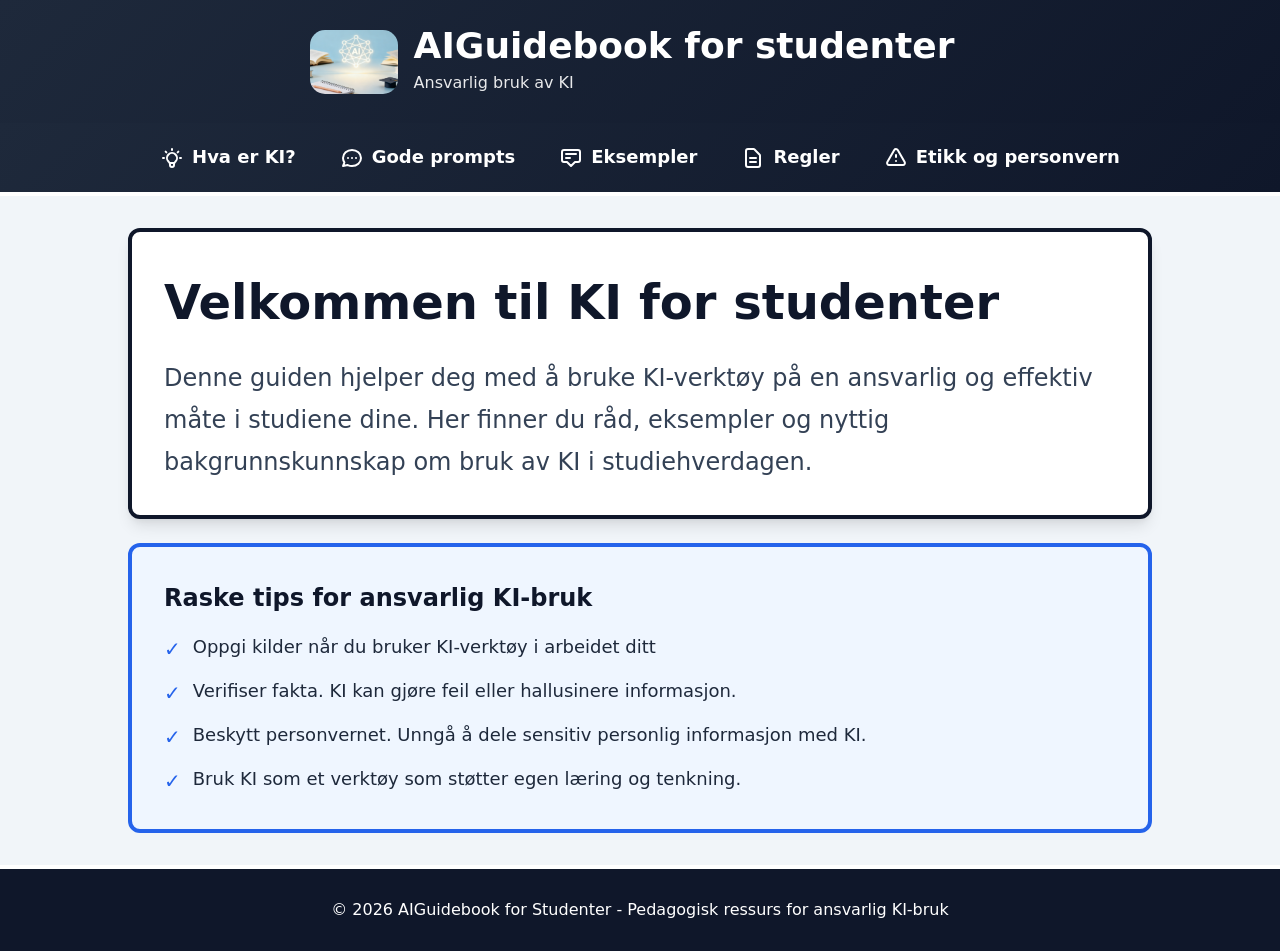
==== index.html @ 9a787d2f "språkvask, Ai til KI. Mykere, støttende formuleringer" ====
<!DOCTYPE html>
<html>
<head>
  <meta charset="UTF-8">
  <meta name="viewport" content="width=device-width, initial-scale=1.0">
  <title>Hva er KI - Guide for studenter</title>
  <link rel="stylesheet" href="styles.css">
</head>
<body>
  <header class="header">
    <div class="container">
      <div class="header-content">
        <a href="index.html" class="logo">
          <img class="logo-icon" src="images/ai-header.png" alt="logobilde">
          <div>
            <h1 class="logo-title" >AIGuidebook for studenter</h1>
            <p class="logo-subtitle">Ansvarlig bruk av KI</p>
          </div>
        </a>

        <div class="header-controls">
          <button id="hamburgerBtn" class="hamburger-btn" aria-label="Toggle menu">
            <svg class="hamburger-icon" fill="none" stroke="currentColor" viewBox="0 0 24 24" aria-hidden="true">
              <path stroke-linecap="round" stroke-linejoin="round" stroke-width="2" d="M4 6h16M4 12h16M4 18h16"></path>              
            </svg>
          </button>
        </div>
      </div>
    </div>
  </header>

  <nav class="nav" aria-label="Main navigation">
    <div class="container">
      <div class="nav-links">
        <a href="Pages/what-is-ai.html" class="nav-link">
          <svg class="nav-icon" fill="none" stroke="currentColor" viewBox="0 0 24 24" aria-hidden="true">
            <path stroke-linecap="round" stroke-linejoin="round" stroke-width="2" d="M9.663 17h4.673M12 3v1m6.364 1.636l-.707.707M21 12h-1M4 12H3m3.343-5.657l-.707-.707m2.828 9.9a5 5 0 117.072 0l-.548.547A3.374 3.374 0 0014 18.469V19a2 2 0 11-4 0v-.531c0-.895-.356-1.754-.988-2.386l-.548-.547z"></path>
          </svg>
          <span>Hva er KI?</span>
        </a>
        <a href="Pages/prompts.html" class="nav-link">
          <svg class="nav-icon" fill="none" stroke="currentColor" viewBox="0 0 24 24" aria-hidden="true">
            <path stroke-linecap="round" stroke-linejoin="round" stroke-width="2" d="M8 12h.01M12 12h.01M16 12h.01M21 12c0 4.418-4.03 8-9 8a9.863 9.863 0 01-4.255-.949L3 20l1.395-3.72C3.512 15.042 3 13.574 3 12c0-4.418 4.03-8 9-8s9 3.582 9 8z"></path>
          </svg>
          <span>Gode prompts</span>
        </a> 
        <a href="Pages/examples.html" class="nav-link">
          <svg class="nav-icon" fill="none" stroke="currentColor" viewBox="0 0 24 24" aria-hidden="true">
            <path stroke-linecap="round" stroke-linejoin="round" stroke-width="2" d="M7 8h10M7 12h4m1 8l-4-4H5a2 2 0 01-2-2V6a2 2 0 012-2h14a2 2 0 012 2v8a2 2 0 01-2 2h-3l-4 4z"></path>
          </svg>
          <span>Eksempler</span>
        </a>  
        <a href="Pages/rules.html" class="nav-link">
          <svg class="nav-icon" fill="none" stroke="currentColor" viewBox="0 0 24 24" aria-hidden="true">
            <path stroke-linecap="round" stroke-linejoin="round" stroke-width="2" d="M9 12h6m-6 4h6m2 5H7a2 2 0 01-2-2V5a2 2 0 012-2h5.586a1 1 0 01.707.293l5.414 5.414a1 1 0 01.293.707V19a2 2 0 01-2 2z"></path>
          </svg>
          <span>Regler</span>
        </a>
        <a href="Pages/ethics.html" class="nav-link">
          <svg class="nav-icon" fill="none" stroke="currentColor" viewBox="0 0 24 24" aria-hidden="true">
            <path stroke-linecap="round" stroke-linejoin="round" stroke-width="2" d="M12 9v2m0 4h.01m-6.938 4h13.856c1.54 0 2.502-1.667 1.732-3L13.732 4c-.77-1.333-2.694-1.333-3.464 0L3.34 16c-.77 1.333.192 3 1.732 3z"></path>
          </svg>
          <span>Etikk og personvern</span>
        </a>
      </div>
    </div>
  </nav>

  <!-- Main Content -->
  <main class="main">
    <div class="container">
      <div class="content-wrapper">
        <!-- Hero Section -->
        <div class="card hero-card">
          <h2 class="hero-title">Velkommen til KI for studenter</h2>
          <p class="hero-text">Denne guiden hjelper deg med å bruke KI-verktøy på en ansvarlig og effektiv måte i studiene dine. Her finner du råd, eksempler og nyttig bakgrunnskunnskap om bruk av KI i studiehverdagen.</p>
        </div>

    
        <!-- Quick Tips -->
        <div class="tips-card">
          <h3 class="tips-title">Raske tips for ansvarlig KI-bruk</h3>
          <ul class="tips-list">
            <li class="tip-item">
              <span class="tip-check">✓</span>
              <span>Oppgi kilder når du bruker KI-verktøy i arbeidet ditt</span>
            </li>
            <li class="tip-item">
              <span class="tip-check">✓</span>
              <span>Verifiser fakta. KI kan gjøre feil eller hallusinere informasjon.</span>
            </li>
            <li class="tip-item">
              <span class="tip-check">✓</span>
              <span>Beskytt personvernet. Unngå å dele sensitiv personlig informasjon med KI.</span>
            </li>
            <li class="tip-item">
              <span class="tip-check">✓</span>
              <span>Bruk KI som et verktøy som støtter egen læring og tenkning.</span>
            </li>
          </ul>
        </div>
      </div>
    </div>
  </main>

  <!-- Footer -->
  <footer class="footer">
    <div class="container">
      <p>© 2026 AIGuidebook for Studenter - Pedagogisk ressurs for ansvarlig KI-bruk</p>
    </div>
  </footer>

  <script src="script.js"></script>
</body>
</html>
---- styles.css ----
/* Reset and Base Styles */
* {
  margin: 0;
  padding: 0;
  box-sizing: border-box;
}

:root {
  --font-size-base: 16px;
  --color-slate-50: #f8fafc;
  --color-slate-100: #f1f5f9;
  --color-slate-200: #e2e8f0;
  --color-slate-300: #cbd5e1;
  --color-slate-700: #334155;
  --color-slate-800: #1e293b;
  --color-slate-900: #0f172a;
  --color-blue-50: #eff6ff;
  --color-blue-400: #60a5fa;
  --color-blue-500: #3b82f6;
  --color-blue-600: #2563eb;
  --color-blue-700: #1d4ed8;
  --color-green-50: #f0fdf4;
  --color-green-200: #bbf7d0;
  --color-green-500: #22c55e;
  --color-amber-50: #fffbeb;
  --color-amber-200: #fde68a;
  --color-amber-500: #f59e0b;
  --color-amber-600: #d97706;
  --color-purple-500: #a855f7;
  --color-red-50: #fef2f2;
  --color-red-200: #fecaca;
  --color-red-500: #ef4444;
  --color-red-600: #dc2626;
  --color-orange-50: #fff7ed;
  --color-orange-200: #fed7aa;
  --color-orange-500: #f97316;
  --color-orange-600: #ea580c;
}

html {
  font-size: var(--font-size-base);
}

body {
  font-family: system-ui, -apple-system, BlinkMacSystemFont, 'Segoe UI', Roboto, 'Helvetica Neue', Arial, sans-serif;
  line-height: 1.6;
  color: var(--color-slate-900);
  background-color: var(--color-slate-100);
  min-height: 100vh;
  display: flex;
  flex-direction: column;
}

/* Container */
.container {
  max-width: 1280px;
  margin: 0 auto;
  padding: 0 1rem;
}

/* Header */
.header {
  background: linear-gradient(135deg, var(--color-slate-800) 0%, var(--color-slate-900) 100%);
  color: white;
  padding: 1.5rem 0;
  box-shadow: 0 4px 6px rgba(0, 0, 0, 0.1);
}

.header-content {
  display: flex;
  justify-content: center;
  align-items: center;
  gap: 1rem;
  flex-wrap: wrap;
}

.logo {
  display: flex;
  align-items: baseline;
  gap: 1rem;
  text-decoration: none;
  color: white;
}

.logo-icon {
  width: 5.5rem;
  height: 4rem;
  flex-shrink: 0;
  border-radius: 15px; 
  align-self: center ;
}

.logo-title {
  font-size: 3rem;
  font-weight: bold;
  line-height: 1.2;
}

.logo-subtitle {
  font-size: 0.875rem;
  opacity: 0.9;
  line-height: 2;
}

.header-controls {
  display: flex;
  gap: 0.75rem;
  align-items: center;
}

.hamburger-btn {
  background: none;
  border: none;
  color: white;
  padding: 0.5rem;
  cursor: pointer;
  display: none; /* Hidden by default, shown on mobile */
}

.hamburger-icon {
  width: 1.5rem;
  height: 1.5rem;
}

.btn-control {
  background: white;
  color: var(--color-slate-900);
  border: none;
  padding: 0.75rem 1rem;
  border-radius: 0.5rem;
  font-size: 1.125rem;
  font-weight: 600;
  cursor: pointer;
  display: flex;
  align-items: center;
  gap: 0.5rem;
  transition: all 0.2s;
  min-height: 48px;
  min-width: 48px;
}

.btn-control:hover {
  background: var(--color-slate-100);
  transform: scale(1.05);
}

.btn-control:focus {
  outline: 4px solid var(--color-blue-400);
  outline-offset: 2px;
}

.icon {
  width: 1.5rem;
  height: 1.5rem;
}

.icon-lg {
  width: 2rem;
  height: 2rem;
}

/* Navigation */
.nav {
  background: linear-gradient(135deg, var(--color-slate-800) 0%, var(--color-slate-900) 100%);
  border-bottom: 4px solid white;
  position: relative;
}

.nav-links {
  display: flex;
  justify-content: center;
  gap: 0.25rem;
  overflow-x: auto;
  padding: 0.5rem 0;
}

.nav-link {
  display: flex;
  align-items: center;
  gap: 0.5rem;
  padding: 0.75rem 1.25rem;
  color: white;
  text-decoration: none;
  font-size: 1.125rem;
  font-weight: 600;
  border-radius: 0.5rem;
  transition: all 0.2s;
  white-space: nowrap;
  min-height: 48px;
}

.nav-link:hover {
  background-color: var(--color-slate-700);
}

.nav-link:focus {
  outline: 4px solid var(--color-blue-400);
  outline-offset: 2px;
}

.nav-link.active {
  background-color: white;
  color: var(--color-slate-900);
}

.nav-icon {
  width: 1.5rem;
  height: 1.5rem;
  flex-shrink: 0;
}

/* Main Content */
.main {
  flex: 1;
  padding: 2rem 0;
}

.content-wrapper {
  max-width: 64rem;
  margin: 0 auto;
}

/* Cards */
.card {
  background: white;
  border-radius: 0.75rem;
  box-shadow: 0 10px 15px -3px rgba(0, 0, 0, 0.1), 0 4px 6px -2px rgba(0, 0, 0, 0.05);
  padding: 1.5rem;
  margin-bottom: 1.5rem;
}

.hero-card {
  border: 4px solid var(--color-slate-900);
}

.hero-title {
  font-size: 2.25rem;
  font-weight: bold;
  margin-bottom: 1rem;
}

.hero-text {
  font-size: 1.25rem;
  color: var(--color-slate-700);
  line-height: 1.75;
}

/* Section Grid */
.sections-grid {
  display: grid;
  grid-template-columns: 1fr;
  gap: 1.5rem;
  margin-bottom: 1.5rem;
}

@media (min-width: 640px) {
  .sections-grid {
    grid-template-columns: repeat(2, 1fr);
  }
}

.section-card {
  background: white;
  border-radius: 0.75rem;
  box-shadow: 0 10px 15px -3px rgba(0, 0, 0, 0.1);
  padding: 1.5rem;
  border: 2px solid var(--color-slate-200);
  text-decoration: none;
  color: inherit;
  transition: all 0.3s;
  display: block;
}

.section-card:hover {
  border-color: var(--color-slate-900);
  box-shadow: 0 20px 25px -5px rgba(0, 0, 0, 0.1), 0 10px 10px -5px rgba(0, 0, 0, 0.04);
  transform: translateY(-2px);
}

.section-card:focus {
  outline: 4px solid var(--color-blue-400);
  outline-offset: 2px;
}

.section-header {
  display: flex;
  gap: 1rem;
  align-items: flex-start;
}

.section-icon {
  padding: 1rem;
  border-radius: 0.5rem;
  flex-shrink: 0;
  color: white;
}

.bg-blue { background-color: var(--color-blue-500); }
.bg-green { background-color: var(--color-green-500); }
.bg-amber { background-color: var(--color-amber-500); }
.bg-purple { background-color: var(--color-purple-500); }
.bg-red { background-color: var(--color-red-500); }
.bg-orange { background-color: var(--color-orange-500); }

.section-content {
  flex: 1;
  min-width: 0;
}

.section-title {
  font-size: 1.5rem;
  font-weight: bold;
  margin-bottom: 0.5rem;
}

.section-desc {
  font-size: 1.125rem;
  color: var(--color-slate-700);
  line-height: 1.75;
}

/* Tips Card */
.tips-card {
  background: var(--color-blue-50);
  border: 4px solid var(--color-blue-600);
  border-radius: 0.75rem;
  padding: 1.5rem;
}

.tips-title {
  font-size: 1.5rem;
  font-weight: bold;
  margin-bottom: 1rem;
}

.tips-list {
  list-style: none;
  display: flex;
  flex-direction: column;
  gap: 0.75rem;
}

.tip-item {
  display: flex;
  gap: 0.75rem;
  align-items: flex-start;
  font-size: 1.125rem;
  color: var(--color-slate-800);
}

.tip-check {
  color: var(--color-blue-600);
  font-weight: bold;
  font-size: 1.25rem;
  flex-shrink: 0;
}

/* Content Sections */
.content-card {
  background: white;
  border-radius: 0.75rem;
  box-shadow: 0 10px 15px -3px rgba(0, 0, 0, 0.1);
  padding: 1.5rem;
  margin-bottom: 1.5rem;
}

.content-title {
  font-size: 2.25rem;
  font-weight: bold;
  margin-bottom: 1rem;
}

.content-text {
  font-size: 1.125rem;
  color: var(--color-slate-700);
  line-height: 1.75;
  margin-bottom: 1rem;
}

.example-box {
  background: var(--color-slate-50);
  border: 2px solid var(--color-slate-300);
  border-radius: 0.5rem;
  padding: 1.5rem;
  margin: 1rem 0;
}

.example-title {
  font-weight: bold;
  margin-bottom: 0.5rem;
  font-size: 1.125rem;
}

.example-content {
  font-size: 1rem;
  line-height: 1.75;
}

.code-block {
  background: var(--color-slate-900);
  color: var(--color-slate-100);
  padding: 1rem;
  border-radius: 0.5rem;
  font-family: 'Courier New', monospace;
  font-size: 0.875rem;
  overflow-x: auto;
  margin: 1rem 0;
}

.alert-box {
  padding: 1rem;
  border-radius: 0.5rem;
  border-left: 4px solid;
  margin: 1rem 0;
}

.alert-warning {
  background: var(--color-amber-50);
  border-color: var(--color-amber-600);
  color: var(--color-slate-900);
}

.alert-danger {
  background: var(--color-red-50);
  border-color: var(--color-red-600);
  color: var(--color-slate-900);
}

.alert-info {
  background: var(--color-blue-50);
  border-color: var(--color-blue-600);
  color: var(--color-slate-900);
}

/* Rule Cards */
.rule-card {
  background: white;
  border-radius: 0.75rem;
  box-shadow: 0 10px 15px -3px rgba(0, 0, 0, 0.1);
  padding: 1.5rem;
  border: 2px solid;
  margin-bottom: 1.5rem;
}

.rule-card.border-amber { border-color: var(--color-amber-500); }
.rule-card.border-red { border-color: var(--color-red-500); }
.rule-card.border-orange { border-color: var(--color-orange-500); }
.rule-card.border-green { border-color: var(--color-green-500); }
.rule-card.border-blue { border-color: var(--color-blue-500); }

.rule-header {
  display: flex;
  gap: 1rem;
  align-items: flex-start;
  margin-bottom: 1rem;
}

.rule-icon {
  padding: 0.75rem;
  border-radius: 0.5rem;
  color: white;
  flex-shrink: 0;
}

.rule-title {
  font-size: 1.5rem;
  font-weight: bold;
  margin-bottom: 0.5rem;
}

.rule-desc {
  font-size: 1.125rem;
  color: var(--color-slate-700);
}

.rule-details {
  padding: 1.5rem;
  border-radius: 0.5rem;
  border: 2px solid;
}

.rule-details.bg-amber-light { 
  background: var(--color-amber-50); 
  border-color: var(--color-amber-200);
}

.rule-details.bg-red-light { 
  background: var(--color-red-50); 
  border-color: var(--color-red-200);
}

.rule-details.bg-orange-light { 
  background: var(--color-orange-50); 
  border-color: var(--color-orange-200);
}

.rule-details.bg-green-light { 
  background: var(--color-green-50); 
  border-color: var(--color-green-200);
}

.rule-details.bg-blue-light { 
  background: var(--color-blue-50); 
  border-color: var(--color-blue-200);
}

.rule-list {
  list-style: none;
  display: flex;
  flex-direction: column;
  gap: 0.5rem;
}

.rule-list-item {
  display: flex;
  gap: 0.5rem;
  align-items: flex-start;
  font-size: 1rem;
  color: var(--color-slate-800);
}

.summary-box {
  background: linear-gradient(to right, var(--color-slate-700), var(--color-slate-900));
  color: white;
  border-radius: 0.75rem;
  box-shadow: 0 10px 15px -3px rgba(0, 0, 0, 0.1);
  padding: 2rem;
  margin-top: 2rem;
  margin-bottom: 1.5rem;
}

.summary-title {
  font-size: 1.5rem;
  font-weight: bold;
  margin-bottom: 1rem;
}

.summary-list {
  list-style: none;
  padding: 0;
  margin: 0;
  display: flex;
  flex-direction: column;
  gap: 0.75rem;
}

.summary-list-item {
  display: flex;
  align-items: flex-start;
  gap: 0.75rem;
}

.summary-bullet {
  color: #60a5fa;
  font-weight: bold;
  font-size: 1.25rem;
  flex-shrink: 0;
}

/* Footer */
.footer {
  background-color: var(--color-slate-900);
  color: white;
  text-align: center;
  padding: 1.5rem;
  margin-top: auto;
  border-top: 4px solid white;
}

.footer p {
  margin: 0.25rem 0;
}

/* Responsive Typography */
@media (min-width: 1024px) {
  .logo-title {
    font-size: 2.25rem;
  }
  
  .logo-subtitle {
    font-size: 1rem;
  }
  
  .hero-title {
    font-size: 3rem;
  }
  
  .hero-text {
    font-size: 1.5rem;
  }
  
  .section-title {
    font-size: 1.875rem;
  }
  
  .section-desc {
    font-size: 1.25rem;
  }
  
  .content-title {
    font-size: 3rem;
  }
  
  .content-text {
    font-size: 1.25rem;
  }
  
  .card {
    padding: 2rem;
  }
  
  .section-card {
    padding: 1.5rem;
  }
  
  .tips-card {
    padding: 2rem;
  }
}

/* Font Size Adjustments */
body.font-medium {
  --font-size-base: 18px;
}

body.font-large {
  --font-size-base: 20px;
}

body.font-xlarge {
  --font-size-base: 22px;
}

/* Links */
a.link {
  color: var(--color-blue-600);
  text-decoration: underline;
  font-weight: 500;
}

a.link:hover {
  color: var(--color-blue-700);
}

/* Utility Classes */
.mb-1 { margin-bottom: 0.25rem; }
.mb-2 { margin-bottom: 0.5rem; }
.mb-3 { margin-bottom: 0.75rem; }
.mb-4 { margin-bottom: 1rem; }
.mb-6 { margin-bottom: 1.5rem; }
.mt-4 { margin-top: 1rem; }
.mt-6 { margin-top: 1.5rem; }
.mt-10 { margin-top: 2.5rem; }
.font-bold { font-weight: bold; }
.text-center { text-align: center; }

/* Inline-style replacement classes */
.text-italic { font-style: italic; }
.svg-inline-middle { display: inline-block; vertical-align: middle; margin-right: 0.5rem; }
.container-vertical-gap { margin-top: 1rem; display: flex; flex-direction: column; gap: 1rem; }
.link-large { font-size: 1.125rem; }
.url-small { font-size: 0.875rem; margin-top: 0.25rem; color: var(--color-slate-700); }
.flex-row-center-gap { display: flex; align-items: center; gap: 1rem; flex: 1; }
.card-border-purple { border: 2px solid var(--color-purple-500); }
.example-box-lavender { background: #faf5ff; border-color: #e9d5ff; }
.color-slate-800 { color: var(--color-slate-800); }
.example-box-white { background: white; border-color: var(--color-slate-300); }
.icon-white { color: white; }
.header-white { color: white; margin-bottom: 0.5rem; }
.alert-blue-deep { background: #1e3a8a; border: 2px solid #3b82f6; border-left-width: 4px; }
.alert-purple-strong { background: #e9d5ff; border-color: #a855f7; }
.text-red-600 { color: #dc2626; }
.text-orange-600 { color: #ea580c; }
.text-ca8a04 { color: #ca8a04; }
.text-blue-600 { color: #2563eb; }
.text-green-600 { color: #16a34a; }
.text-purple-500 { color: #7c3aed; }
.text-slate-700 { color: var(--color-slate-700); }
.break-all { word-break: break-all; }

.rule-details-purple { background: #faf5ff; border-color: #e9d5ff; }
.rule-details-amber { background: #fef9c3; border-color: #fde047; }
.card-gradient-blue-purple { background: linear-gradient(135deg, var(--color-blue-500) 0%, var(--color-purple-500) 100%); color: white; border: 4px solid var(--color-slate-900); }
.flex-1 { flex: 1; }
.text-white { color: white; }
.text-lg { font-size: 1.125rem; }
.text-xl { font-size: 1.25rem; }
.text-blue-100 { color: #dbeafe; }
.text-slate-700 { color: var(--color-slate-700); }
.text-slate-800 { color: var(--color-slate-800); }
.example-box-theme-white { background: white; color: var(--color-slate-900); border: none; }
.example-box-white { background: white; border-color: var(--color-slate-300); }
.example-box-lavender { background: #faf5ff; border-color: #e9d5ff; }
.rule-details-flex-col-gap { display: flex; flex-direction: column; gap: 1.5rem; }
.code-block-light { background: white; color: var(--color-slate-900); border: 2px solid var(--color-slate-300); padding: 1rem; border-radius: 0.5rem; }
.code-block-light--small-padding { padding: 0.75rem; }
.overflow-x-auto { overflow-x: auto; }
.alert-info-purple { background: #e9d5ff; border-color: #a855f7; }
.text-red-800 { color: #7f1d1d; }
.text-red-800-lg { color: #7f1d1d; font-size: 1.125rem; line-height: 1.75; }
.leading-1_75 { line-height: 1.75; }

/* Carousel / Slider */
.carousel {
  position: relative;
  overflow: hidden;
  margin-bottom: 1.5rem;
}

.carousel-track {
  display: flex;
  transition: transform 0.4s ease;
  will-change: transform;
}

.carousel-slide {
  min-width: 100%;
  flex-shrink: 0;
  padding: 0 0.5rem;
  box-sizing: border-box;
}

.carousel-button {
  position: absolute;
  top: 50%;
  transform: translateY(-50%);
  background: rgba(255, 255, 255, 0.9);
  border: 1px solid rgba(0, 0, 0, 0.15);
  border-radius: 999px;
  width: 2.5rem;
  height: 2.5rem;
  display: flex;
  align-items: center;
  justify-content: center;
  cursor: pointer;
  transition: background 0.2s;
  z-index: 1;
}

.carousel-button:hover {
  background: rgba(255, 255, 255, 1);
}

.carousel-button:disabled {
  opacity: 0.5;
  cursor: default;
}

.carousel-button.prev {
  left: 0.75rem;
}

.carousel-button.next {
  right: 0.75rem;
}

/* Accessibility */
.sr-only {
  position: absolute;
  width: 1px;
  height: 1px;
  padding: 0;
  margin: -1px;
  overflow: hidden;
  clip: rect(0, 0, 0, 0);
  white-space: nowrap;
  border-width: 0;
}

/* High Contrast Focus Indicators */
*:focus-visible {
  outline: 4px solid var(--color-blue-400);
  outline-offset: 2px;
}

/* Accordion Styles */
.accordion-section {
  background: white;
  border-radius: 0.75rem;
  box-shadow: 0 10px 15px -3px rgba(0, 0, 0, 0.1);
  overflow: hidden;
  margin-bottom: 1.5rem;
}

.accordion-section.blue { border: 2px solid var(--color-blue-500); }
.accordion-section.purple { border: 2px solid var(--color-purple-500); }
.accordion-section.teal { border: 2px solid #14b8a6; }

.accordion-header {
  width: 100%;
  display: flex;
  align-items: center;
  justify-content: space-between;
  gap: 1rem;
  padding: 1.5rem;
  background: white;
  border: none;
  text-align: left;
  cursor: pointer;
  transition: background-color 0.2s;
}

.accordion-header:hover {
  background: var(--color-slate-50);
}

.accordion-header:focus {
  outline: 4px solid var(--color-blue-400);
  outline-offset: -4px;
}

.accordion-number {
  width: 3rem;
  height: 3rem;
  border-radius: 0.5rem;
  display: flex;
  align-items: center;
  justify-content: center;
  color: white;
  font-size: 1.25rem;
  font-weight: bold;
  flex-shrink: 0;
}

.accordion-number.blue { background: var(--color-blue-500); }
.accordion-number.purple { background: var(--color-purple-500); }
.accordion-number.teal { background: #14b8a6; }

.accordion-title-wrapper {
  flex: 1;
}

.accordion-title {
  font-size: 1.5rem;
  font-weight: bold;
  color: var(--color-slate-900);
  margin-bottom: 0.25rem;
}

.accordion-desc {
  font-size: 1rem;
  color: var(--color-slate-600);
  line-height: 1.4;
}

.accordion-icon {
  width: 1.75rem;
  height: 1.75rem;
  flex-shrink: 0;
  color: var(--color-slate-500);
  transition: transform 0.3s;
}

.accordion-icon.open {
  transform: rotate(180deg);
}

.accordion-content {
  display: none;
  padding: 1.5rem;
  border-top: 2px solid currentColor;
}

.accordion-content.open {
  display: block;
}

.accordion-section.blue .accordion-content { border-color: var(--color-blue-500); }
.accordion-section.purple .accordion-content { border-color: var(--color-purple-500); }
.accordion-section.teal .accordion-content { border-color: #14b8a6; }

/* Cards Grid */
.cards-grid {
  display: grid;
  grid-template-columns: 1fr;
  gap: 1.5rem;
}

@media (min-width: 768px) {
  .cards-grid {
    grid-template-columns: 1fr 1fr;
  }
}

/* Sub-card Styles */
.sub-card {
  border-radius: 0.75rem;
  border: 2px solid;
  padding: 1.5rem;
  display: flex;
  flex-direction: column;
  gap: 1rem;
}

.sub-card.correct {
  background: #f0fdf4;
  border-color: #22c55e;
}

.sub-card.incorrect {
  background: #fef2f2;
  border-color: #ef4444;
}

.sub-card-header {
  display: flex;
  align-items: center;
  gap: 0.5rem;
  padding-bottom: 0.5rem;
  border-bottom: 2px solid;
}

.sub-card.correct .sub-card-header { border-color: #86efac; }
.sub-card.incorrect .sub-card-header { border-color: #fca5a5; }

.sub-card-icon {
  width: 1.75rem;
  height: 1.75rem;
  flex-shrink: 0;
}

.sub-card.correct .sub-card-icon { color: #16a34a; }
.sub-card.incorrect .sub-card-icon { color: #dc2626; }

.sub-card-title {
  font-size: 1.25rem;
  font-weight: bold;
}

.sub-card.correct .sub-card-title { color: #166534; }
.sub-card.incorrect .sub-card-title { color: #991b1b; }

.sub-card-label {
  font-size: 0.875rem;
  font-weight: bold;
  text-transform: uppercase;
  letter-spacing: 0.025em;
  margin-bottom: 0.5rem;
}

.sub-card.correct .sub-card-label { color: #15803d; }
.sub-card.incorrect .sub-card-label { color: #b91c1c; }

.sub-card-list {
  list-style: none;
  padding: 0;
  margin: 0;
  display: flex;
  flex-direction: column;
  gap: 0.5rem;
}

.sub-card-list-item {
  display: flex;
  align-items: flex-start;
  gap: 0.5rem;
  font-size: 1rem;
  color: var(--color-slate-800);
}

.sub-card-list-mark {
  flex-shrink: 0;
  font-weight: bold;
  font-size: 1rem;
  margin-top: 0.125rem;
}

.sub-card.correct .sub-card-list-mark { color: #16a34a; }
.sub-card.incorrect .sub-card-list-mark { color: #dc2626; }

.sub-card-box {
  border-radius: 0.5rem;
  padding: 1rem;
  border: 1px solid;
}

.sub-card.correct .sub-card-box {
  background: #dcfce7;
  border-color: #86efac;
}

.sub-card.incorrect .sub-card-box {
  background: #fee2e2;
  border-color: #fca5a5;
}

.sub-card-box-title {
  font-size: 0.875rem;
  font-weight: bold;
  margin-bottom: 0.25rem;
}

.sub-card.correct .sub-card-box-title { color: #166534; }
.sub-card.incorrect .sub-card-box-title { color: #991b1b; }

.sub-card-box-text {
  font-size: 1rem;
  color: var(--color-slate-800);
}

.sub-card-info-box {
  border-radius: 0.5rem;
  padding: 1rem;
  border: 1px solid #bbf7d0;
  background: white;
  display: flex;
  align-items: flex-start;
  gap: 0.5rem;
}

.sub-card-info-icon {
  width: 1rem;
  height: 1rem;
  flex-shrink: 0;
  margin-top: 0.125rem;
  color: #16a34a;
}

.sub-card-info-title {
  font-size: 0.875rem;
  font-weight: bold;
  color: #166534;
  margin-bottom: 0.125rem;
}

.sub-card-info-text {
  font-size: 1rem;
  color: var(--color-slate-700);
  font-style: italic;
}

/* Warning Box */
.warning-box {
  display: flex;
  align-items: flex-start;
  gap: 0.75rem;
  background: #fffbeb;
  border: 2px solid #fbbf24;
  border-radius: 0.75rem;
  padding: 1.25rem;
  margin-bottom: 2rem;
}

.warning-icon {
  width: 1.75rem;
  height: 1.75rem;
  flex-shrink: 0;
  margin-top: 0.125rem;
  color: #d97706;
}

.warning-title {
  font-weight: bold;
  color: #78350f;
  font-size: 1.125rem;
  margin-bottom: 0.25rem;
}

.warning-text {
  color: #92400e;
  font-size: 1rem;
}

/* Section Divider */
.section-divider {
  margin: 4rem 0;
  border: 0;
  border-top: 4px solid var(--color-slate-300);
  position: relative;
}

.section-divider::after {
  content: '↓';
  position: absolute;
  top: -1.25rem;
  left: 50%;
  transform: translateX(-50%);
  background: white;
  padding: 0 1rem;
  font-size: 2rem;
  color: var(--color-slate-400);
}

/* Mobile Styles */
@media (max-width: 768px) {
  .hamburger-btn {
    display: block;
  }

  .header-content {
    justify-content: space-between;
    flex-wrap: nowrap;
  }

  .logo-icon {
    width: 3rem;
    height: 2.5rem;
  }

  .logo-title {
    font-size: 1.25rem;
  }

  .logo-subtitle {
    display: none;
  }

  .nav-links {
    display: none;
    flex-direction: column;
    position: absolute;
    top: 100%;
    left: 0;
    right: 0;
    background-color: var(--color-slate-900);
    padding: 1rem;
    box-shadow: 0 4px 6px rgba(0, 0, 0, 0.1);
    z-index: 1000;
  }

  .nav-links.open {
    display: flex;
  }

  .nav-link {
    justify-content: center;
    padding: 1rem;
  }

  .accordion-title { font-size: 1.25rem; }
  .accordion-desc { font-size: 0.875rem; }
  .accordion-number { width: 2.5rem; height: 2.5rem; font-size: 1rem; }
}
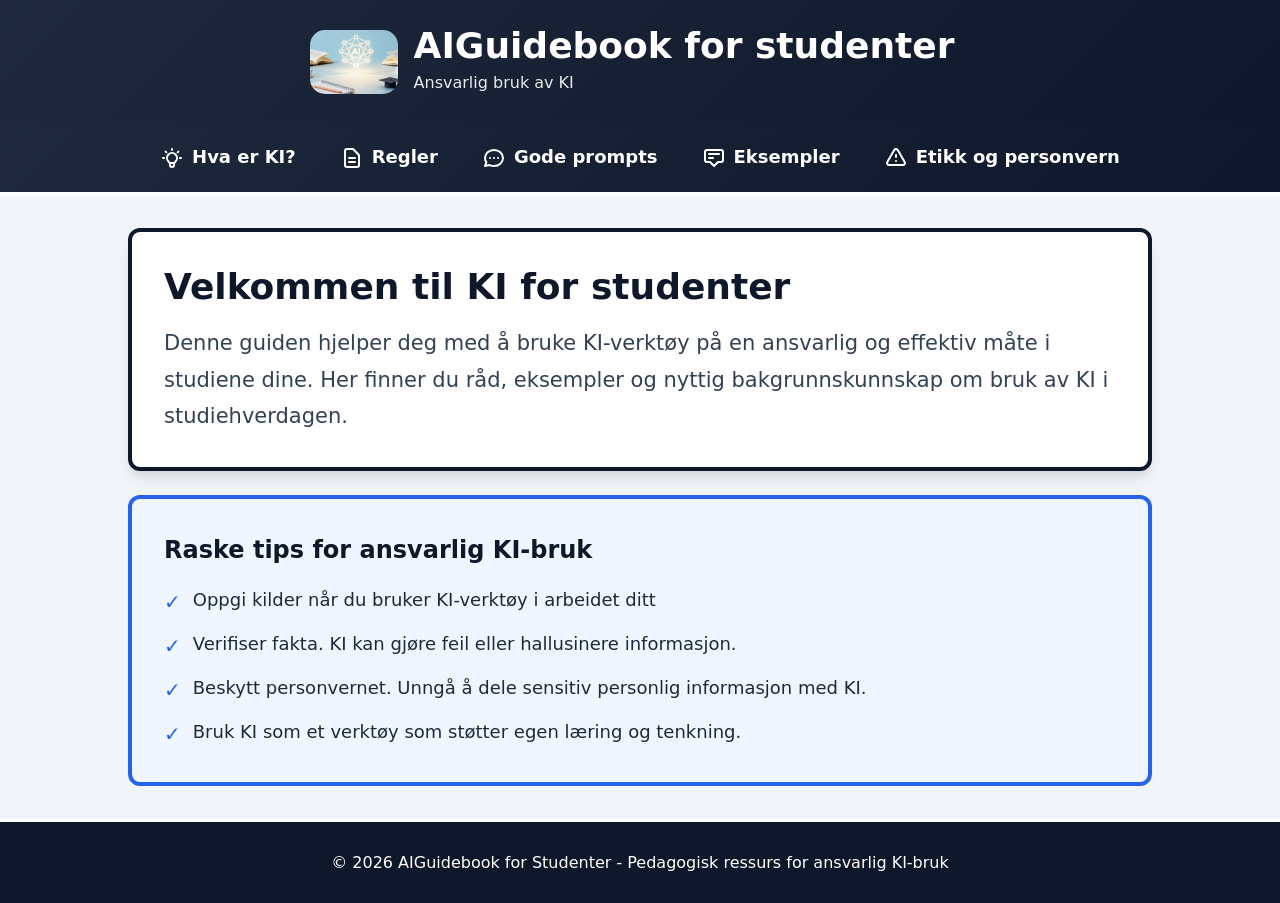
==== commit c6a9b6fa: "Lagt på farget outline på kildeboks, endret rekkefølge på meny." ====
--- a/index.html
+++ b/index.html
@@ -38,6 +38,12 @@
           </svg>
           <span>Hva er KI?</span>
         </a>
+        <a href="Pages/rules.html" class="nav-link">
+          <svg class="nav-icon" fill="none" stroke="currentColor" viewBox="0 0 24 24" aria-hidden="true">
+            <path stroke-linecap="round" stroke-linejoin="round" stroke-width="2" d="M9 12h6m-6 4h6m2 5H7a2 2 0 01-2-2V5a2 2 0 012-2h5.586a1 1 0 01.707.293l5.414 5.414a1 1 0 01.293.707V19a2 2 0 01-2 2z"></path>
+          </svg>
+          <span>Regler</span>
+        </a>
         <a href="Pages/prompts.html" class="nav-link">
           <svg class="nav-icon" fill="none" stroke="currentColor" viewBox="0 0 24 24" aria-hidden="true">
             <path stroke-linecap="round" stroke-linejoin="round" stroke-width="2" d="M8 12h.01M12 12h.01M16 12h.01M21 12c0 4.418-4.03 8-9 8a9.863 9.863 0 01-4.255-.949L3 20l1.395-3.72C3.512 15.042 3 13.574 3 12c0-4.418 4.03-8 9-8s9 3.582 9 8z"></path>
@@ -49,12 +55,6 @@
             <path stroke-linecap="round" stroke-linejoin="round" stroke-width="2" d="M7 8h10M7 12h4m1 8l-4-4H5a2 2 0 01-2-2V6a2 2 0 012-2h14a2 2 0 012 2v8a2 2 0 01-2 2h-3l-4 4z"></path>
           </svg>
           <span>Eksempler</span>
-        </a>  
-        <a href="Pages/rules.html" class="nav-link">
-          <svg class="nav-icon" fill="none" stroke="currentColor" viewBox="0 0 24 24" aria-hidden="true">
-            <path stroke-linecap="round" stroke-linejoin="round" stroke-width="2" d="M9 12h6m-6 4h6m2 5H7a2 2 0 01-2-2V5a2 2 0 012-2h5.586a1 1 0 01.707.293l5.414 5.414a1 1 0 01.293.707V19a2 2 0 01-2 2z"></path>
-          </svg>
-          <span>Regler</span>
         </a>
         <a href="Pages/ethics.html" class="nav-link">
           <svg class="nav-icon" fill="none" stroke="currentColor" viewBox="0 0 24 24" aria-hidden="true">
--- a/styles.css
+++ b/styles.css
@@ -11,10 +11,14 @@
   --color-slate-100: #f1f5f9;
   --color-slate-200: #e2e8f0;
   --color-slate-300: #cbd5e1;
+  --color-slate-400: #94a3b8;
+  --color-slate-500: #64748b;
   --color-slate-700: #334155;
   --color-slate-800: #1e293b;
   --color-slate-900: #0f172a;
   --color-blue-50: #eff6ff;
+  --color-blue-200: #bfdbfe;
+  --color-blue-300: #93c5fd;
   --color-blue-400: #60a5fa;
   --color-blue-500: #3b82f6;
   --color-blue-600: #2563eb;
@@ -122,38 +126,6 @@
   height: 1.5rem;
 }
 
-.btn-control {
-  background: white;
-  color: var(--color-slate-900);
-  border: none;
-  padding: 0.75rem 1rem;
-  border-radius: 0.5rem;
-  font-size: 1.125rem;
-  font-weight: 600;
-  cursor: pointer;
-  display: flex;
-  align-items: center;
-  gap: 0.5rem;
-  transition: all 0.2s;
-  min-height: 48px;
-  min-width: 48px;
-}
-
-.btn-control:hover {
-  background: var(--color-slate-100);
-  transform: scale(1.05);
-}
-
-.btn-control:focus {
-  outline: 4px solid var(--color-blue-400);
-  outline-offset: 2px;
-}
-
-.icon {
-  width: 1.5rem;
-  height: 1.5rem;
-}
-
 .icon-lg {
   width: 2rem;
   height: 2rem;
@@ -234,8 +206,9 @@
 }
 
 .hero-title {
-  font-size: 2.25rem;
-  font-weight: bold;
+  font-size: clamp(1.6rem, 1.2rem + 1.6vw, 2.25rem);
+  font-weight: bold;
+  line-height: 1.25;
   margin-bottom: 1rem;
 }
 
@@ -243,43 +216,6 @@
   font-size: 1.25rem;
   color: var(--color-slate-700);
   line-height: 1.75;
-}
-
-/* Section Grid */
-.sections-grid {
-  display: grid;
-  grid-template-columns: 1fr;
-  gap: 1.5rem;
-  margin-bottom: 1.5rem;
-}
-
-@media (min-width: 640px) {
-  .sections-grid {
-    grid-template-columns: repeat(2, 1fr);
-  }
-}
-
-.section-card {
-  background: white;
-  border-radius: 0.75rem;
-  box-shadow: 0 10px 15px -3px rgba(0, 0, 0, 0.1);
-  padding: 1.5rem;
-  border: 2px solid var(--color-slate-200);
-  text-decoration: none;
-  color: inherit;
-  transition: all 0.3s;
-  display: block;
-}
-
-.section-card:hover {
-  border-color: var(--color-slate-900);
-  box-shadow: 0 20px 25px -5px rgba(0, 0, 0, 0.1), 0 10px 10px -5px rgba(0, 0, 0, 0.04);
-  transform: translateY(-2px);
-}
-
-.section-card:focus {
-  outline: 4px solid var(--color-blue-400);
-  outline-offset: 2px;
 }
 
 .section-header {
@@ -302,14 +238,10 @@
 .bg-red { background-color: var(--color-red-500); }
 .bg-orange { background-color: var(--color-orange-500); }
 
-.section-content {
-  flex: 1;
-  min-width: 0;
-}
-
 .section-title {
-  font-size: 1.5rem;
-  font-weight: bold;
+  font-size: clamp(1.25rem, 1.05rem + 0.9vw, 1.75rem);
+  font-weight: bold;
+  line-height: 1.3;
   margin-bottom: 0.5rem;
 }
 
@@ -355,40 +287,12 @@
   flex-shrink: 0;
 }
 
-/* Content Sections */
-.content-card {
-  background: white;
-  border-radius: 0.75rem;
-  box-shadow: 0 10px 15px -3px rgba(0, 0, 0, 0.1);
-  padding: 1.5rem;
-  margin-bottom: 1.5rem;
-}
-
-.content-title {
-  font-size: 2.25rem;
-  font-weight: bold;
-  margin-bottom: 1rem;
-}
-
-.content-text {
-  font-size: 1.125rem;
-  color: var(--color-slate-700);
-  line-height: 1.75;
-  margin-bottom: 1rem;
-}
-
 .example-box {
   background: var(--color-slate-50);
   border: 2px solid var(--color-slate-300);
   border-radius: 0.5rem;
-  padding: 1.5rem;
-  margin: 1rem 0;
-}
-
-.example-title {
-  font-weight: bold;
-  margin-bottom: 0.5rem;
-  font-size: 1.125rem;
+  padding: 1.0rem;
+  margin: 0.5rem;
 }
 
 .example-content {
@@ -414,12 +318,6 @@
   margin: 1rem 0;
 }
 
-.alert-warning {
-  background: var(--color-amber-50);
-  border-color: var(--color-amber-600);
-  color: var(--color-slate-900);
-}
-
 .alert-danger {
   background: var(--color-red-50);
   border-color: var(--color-red-600);
@@ -447,12 +345,65 @@
 .rule-card.border-orange { border-color: var(--color-orange-500); }
 .rule-card.border-green { border-color: var(--color-green-500); }
 .rule-card.border-blue { border-color: var(--color-blue-500); }
+.rule-card.border-purple { border-color: var(--color-purple-500); }
 
 .rule-header {
   display: flex;
   gap: 1rem;
   align-items: flex-start;
   margin-bottom: 1rem;
+}
+
+.rule-header.is-collapsible {
+  cursor: pointer;
+  align-items: center;
+}
+
+.rule-header.is-collapsible .accordion-icon {
+  margin-left: auto;
+  color: var(--color-slate-700);
+  align-self: center;
+}
+
+.rule-header.is-collapsible > div:nth-child(2) {
+  flex: 1;
+  min-width: 0;
+}
+
+.section-header.is-collapsible {
+  cursor: pointer;
+  align-items: center;
+}
+
+.section-header.is-collapsible .accordion-icon {
+  margin-left: auto;
+  color: var(--color-slate-700);
+  align-self: center;
+}
+
+.section-header.is-collapsible > div:nth-child(2) {
+  flex: 1;
+  min-width: 0;
+}
+
+.rule-header.is-collapsible:focus-visible,
+.section-header.is-collapsible:focus-visible {
+  outline: 3px solid var(--color-blue-300);
+  outline-offset: 4px;
+  border-radius: 0.5rem;
+}
+
+.rule-header.is-collapsible:hover .accordion-icon,
+.section-header.is-collapsible:hover .accordion-icon {
+  color: var(--color-slate-900);
+}
+
+.rule-details.collapsed {
+  display: none;
+}
+
+.collapsible-content.collapsed {
+  display: none;
 }
 
 .rule-icon {
@@ -463,8 +414,9 @@
 }
 
 .rule-title {
-  font-size: 1.5rem;
-  font-weight: bold;
+  font-size: clamp(1.25rem, 1.05rem + 0.9vw, 1.75rem);
+  font-weight: bold;
+  line-height: 1.3;
   margin-bottom: 0.5rem;
 }
 
@@ -525,13 +477,13 @@
   border-radius: 0.75rem;
   box-shadow: 0 10px 15px -3px rgba(0, 0, 0, 0.1);
   padding: 2rem;
-  margin-top: 2rem;
   margin-bottom: 1.5rem;
 }
 
 .summary-title {
-  font-size: 1.5rem;
-  font-weight: bold;
+  font-size: clamp(1.25rem, 1.05rem + 0.9vw, 1.75rem);
+  font-weight: bold;
+  line-height: 1.3;
   margin-bottom: 1rem;
 }
 
@@ -550,11 +502,31 @@
   gap: 0.75rem;
 }
 
+.summary-list-item p {
+  margin: 0;
+}
+
 .summary-bullet {
   color: #60a5fa;
   font-weight: bold;
   font-size: 1.25rem;
-  flex-shrink: 0;
+  line-height: 1.4;
+  margin-top: 0.125rem;
+  width: 1rem;
+  display: inline-flex;
+  justify-content: center;
+  flex-shrink: 0;
+}
+
+@media (min-width: 769px) {
+  .summary-list-item p {
+    line-height: 1.6;
+  }
+
+  .summary-bullet {
+    line-height: 1.6;
+    margin-top: 0;
+  }
 }
 
 /* Footer */
@@ -582,35 +554,23 @@
   }
   
   .hero-title {
-    font-size: 3rem;
+    font-size: 2.25rem;
   }
   
   .hero-text {
-    font-size: 1.5rem;
+    font-size: 1.3125rem;
   }
   
   .section-title {
-    font-size: 1.875rem;
+    font-size: 1.75rem;
   }
   
   .section-desc {
     font-size: 1.25rem;
   }
   
-  .content-title {
-    font-size: 3rem;
-  }
-  
-  .content-text {
-    font-size: 1.25rem;
-  }
-  
   .card {
     padding: 2rem;
-  }
-  
-  .section-card {
-    padding: 1.5rem;
   }
   
   .tips-card {
@@ -643,37 +603,36 @@
 }
 
 /* Utility Classes */
-.mb-1 { margin-bottom: 0.25rem; }
 .mb-2 { margin-bottom: 0.5rem; }
 .mb-3 { margin-bottom: 0.75rem; }
 .mb-4 { margin-bottom: 1rem; }
 .mb-6 { margin-bottom: 1.5rem; }
 .mt-4 { margin-top: 1rem; }
 .mt-6 { margin-top: 1.5rem; }
+.mt-8 { margin-top: 2rem; }
 .mt-10 { margin-top: 2.5rem; }
 .font-bold { font-weight: bold; }
-.text-center { text-align: center; }
+.shrink-0 { flex-shrink: 0; }
 
 /* Inline-style replacement classes */
 .text-italic { font-style: italic; }
 .svg-inline-middle { display: inline-block; vertical-align: middle; margin-right: 0.5rem; }
-.container-vertical-gap { margin-top: 1rem; display: flex; flex-direction: column; gap: 1rem; }
+.container-vertical-gap { margin-top: 1rem; display: flex; flex-direction: column; }
 .link-large { font-size: 1.125rem; }
 .url-small { font-size: 0.875rem; margin-top: 0.25rem; color: var(--color-slate-700); }
 .flex-row-center-gap { display: flex; align-items: center; gap: 1rem; flex: 1; }
 .card-border-purple { border: 2px solid var(--color-purple-500); }
 .example-box-lavender { background: #faf5ff; border-color: #e9d5ff; }
-.color-slate-800 { color: var(--color-slate-800); }
 .example-box-white { background: white; border-color: var(--color-slate-300); }
 .icon-white { color: white; }
-.header-white { color: white; margin-bottom: 0.5rem; }
 .alert-blue-deep { background: #1e3a8a; border: 2px solid #3b82f6; border-left-width: 4px; }
-.alert-purple-strong { background: #e9d5ff; border-color: #a855f7; }
+.text-amber-600 { color: var(--color-amber-600); }
 .text-red-600 { color: #dc2626; }
 .text-orange-600 { color: #ea580c; }
 .text-ca8a04 { color: #ca8a04; }
 .text-blue-600 { color: #2563eb; }
 .text-green-600 { color: #16a34a; }
+.text-purple-600 { color: #9333ea; }
 .text-purple-500 { color: #7c3aed; }
 .text-slate-700 { color: var(--color-slate-700); }
 .break-all { word-break: break-all; }
@@ -686,11 +645,8 @@
 .text-lg { font-size: 1.125rem; }
 .text-xl { font-size: 1.25rem; }
 .text-blue-100 { color: #dbeafe; }
-.text-slate-700 { color: var(--color-slate-700); }
 .text-slate-800 { color: var(--color-slate-800); }
 .example-box-theme-white { background: white; color: var(--color-slate-900); border: none; }
-.example-box-white { background: white; border-color: var(--color-slate-300); }
-.example-box-lavender { background: #faf5ff; border-color: #e9d5ff; }
 .rule-details-flex-col-gap { display: flex; flex-direction: column; gap: 1.5rem; }
 .code-block-light { background: white; color: var(--color-slate-900); border: 2px solid var(--color-slate-300); padding: 1rem; border-radius: 0.5rem; }
 .code-block-light--small-padding { padding: 0.75rem; }
@@ -700,73 +656,7 @@
 .text-red-800-lg { color: #7f1d1d; font-size: 1.125rem; line-height: 1.75; }
 .leading-1_75 { line-height: 1.75; }
 
-/* Carousel / Slider */
-.carousel {
-  position: relative;
-  overflow: hidden;
-  margin-bottom: 1.5rem;
-}
-
-.carousel-track {
-  display: flex;
-  transition: transform 0.4s ease;
-  will-change: transform;
-}
-
-.carousel-slide {
-  min-width: 100%;
-  flex-shrink: 0;
-  padding: 0 0.5rem;
-  box-sizing: border-box;
-}
-
-.carousel-button {
-  position: absolute;
-  top: 50%;
-  transform: translateY(-50%);
-  background: rgba(255, 255, 255, 0.9);
-  border: 1px solid rgba(0, 0, 0, 0.15);
-  border-radius: 999px;
-  width: 2.5rem;
-  height: 2.5rem;
-  display: flex;
-  align-items: center;
-  justify-content: center;
-  cursor: pointer;
-  transition: background 0.2s;
-  z-index: 1;
-}
-
-.carousel-button:hover {
-  background: rgba(255, 255, 255, 1);
-}
-
-.carousel-button:disabled {
-  opacity: 0.5;
-  cursor: default;
-}
-
-.carousel-button.prev {
-  left: 0.75rem;
-}
-
-.carousel-button.next {
-  right: 0.75rem;
-}
-
 /* Accessibility */
-.sr-only {
-  position: absolute;
-  width: 1px;
-  height: 1px;
-  padding: 0;
-  margin: -1px;
-  overflow: hidden;
-  clip: rect(0, 0, 0, 0);
-  white-space: nowrap;
-  border-width: 0;
-}
-
 /* High Contrast Focus Indicators */
 *:focus-visible {
   outline: 4px solid var(--color-blue-400);
@@ -831,16 +721,17 @@
 }
 
 .accordion-title {
-  font-size: 1.5rem;
+  font-size: clamp(1.25rem, 1.05rem + 0.9vw, 1.75rem);
   font-weight: bold;
   color: var(--color-slate-900);
+  line-height: 1.3;
   margin-bottom: 0.25rem;
 }
 
 .accordion-desc {
-  font-size: 1rem;
-  color: var(--color-slate-600);
-  line-height: 1.4;
+  font-size: 1.125rem;
+  color: var(--color-slate-700);
+  line-height: 1.75;
 }
 
 .accordion-icon {
@@ -1059,26 +950,6 @@
 .warning-text {
   color: #92400e;
   font-size: 1rem;
-}
-
-/* Section Divider */
-.section-divider {
-  margin: 4rem 0;
-  border: 0;
-  border-top: 4px solid var(--color-slate-300);
-  position: relative;
-}
-
-.section-divider::after {
-  content: '↓';
-  position: absolute;
-  top: -1.25rem;
-  left: 50%;
-  transform: translateX(-50%);
-  background: white;
-  padding: 0 1rem;
-  font-size: 2rem;
-  color: var(--color-slate-400);
 }
 
 /* Mobile Styles */
@@ -1127,7 +998,47 @@
     padding: 1rem;
   }
 
-  .accordion-title { font-size: 1.25rem; }
-  .accordion-desc { font-size: 0.875rem; }
+  .hero-title {
+    font-size: 1.5rem;
+    line-height: 1.3;
+  }
+
+  .hero-text {
+    font-size: 1rem;
+    line-height: 1.6;
+  }
+
+  .rule-title,
+  .section-title,
+  .summary-title,
+  .accordion-title {
+    font-size: 1.2rem;
+    line-height: 1.3;
+  }
+
+  .rule-desc,
+  .section-desc,
+  .accordion-desc {
+    font-size: 1rem;
+    line-height: 1.6;
+  }
+
+  .rule-header,
+  .section-header {
+    align-items: center;
+    gap: 0.75rem;
+  }
+
+  .rule-icon,
+  .section-icon {
+    padding: 0.625rem;
+  }
+
+  .icon-lg,
+  .accordion-icon {
+    width: 1.4rem;
+    height: 1.4rem;
+  }
+
   .accordion-number { width: 2.5rem; height: 2.5rem; font-size: 1rem; }
 }
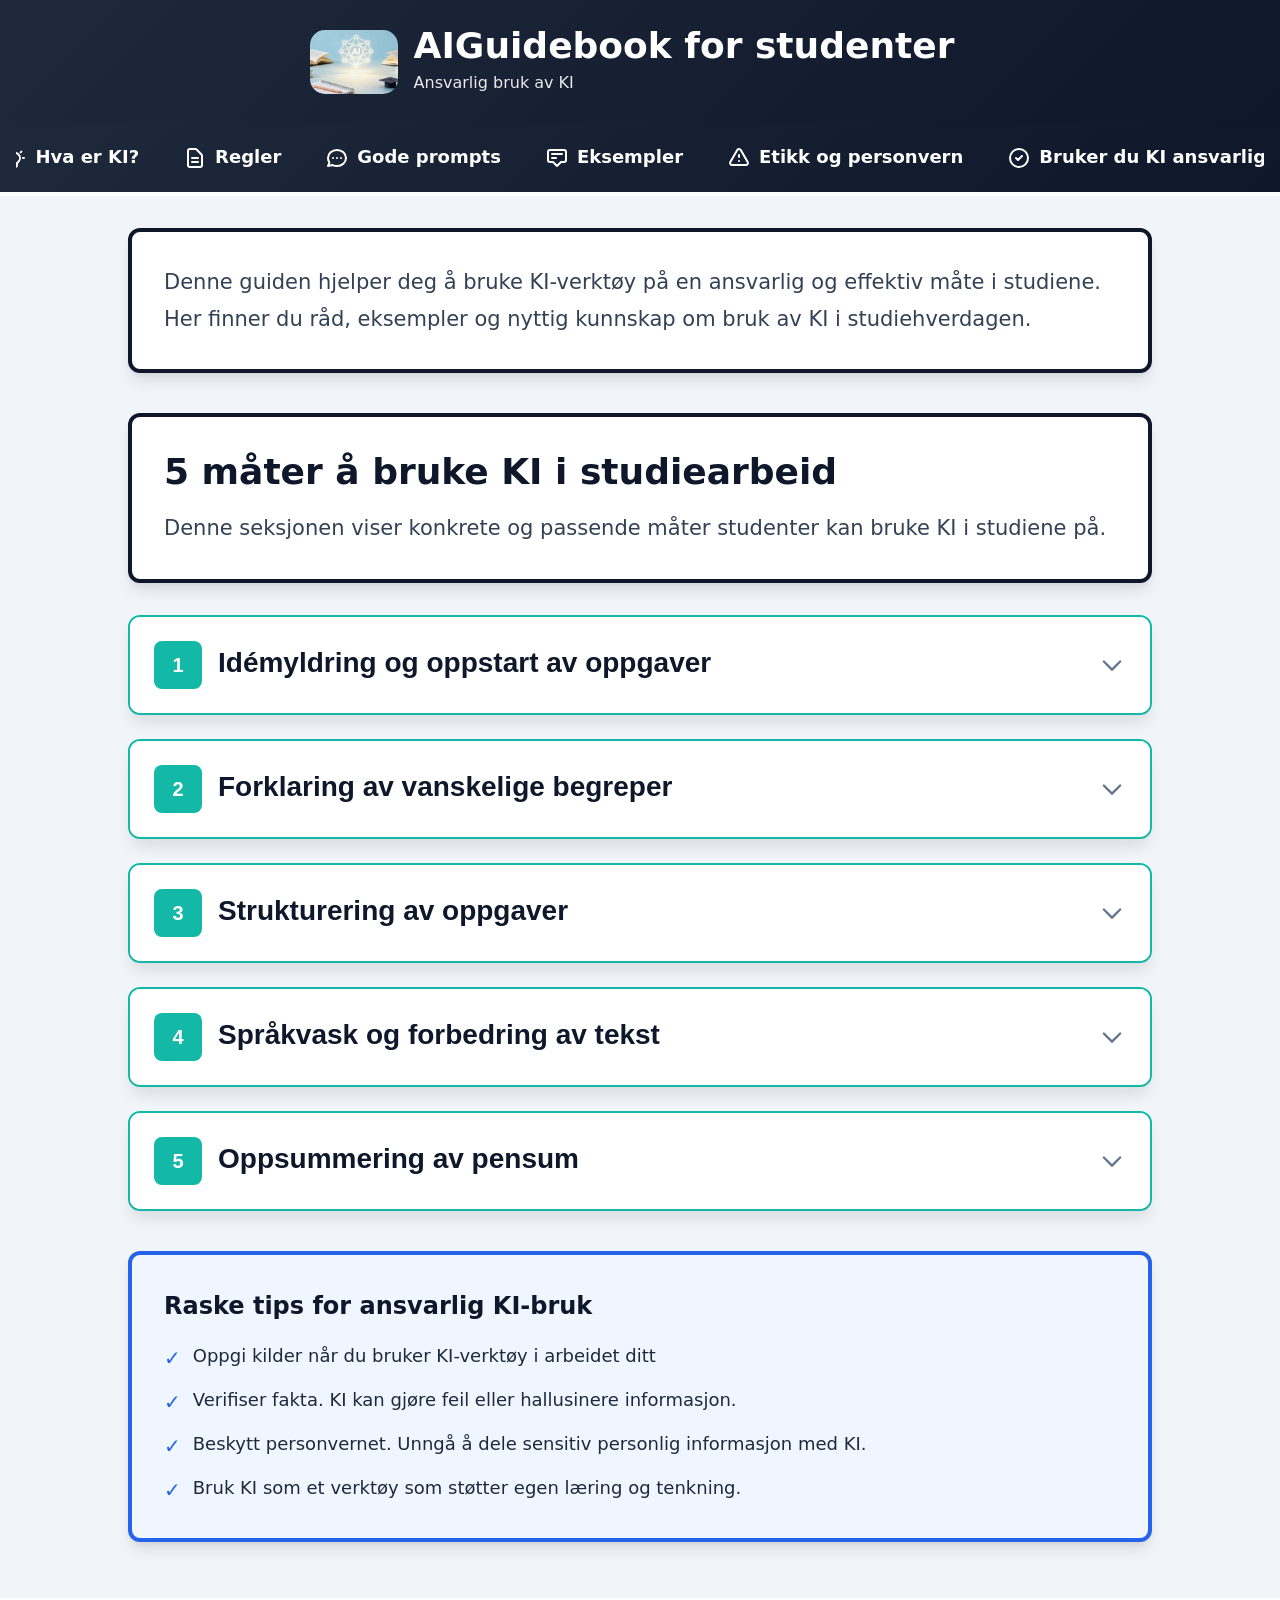
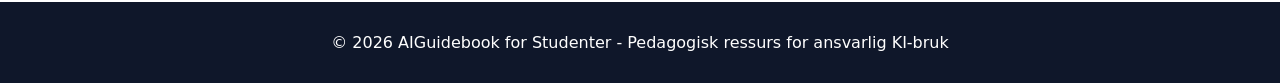
==== commit 3ce7c9ae: "flyttet "5 måter" til forssiden. noen forberedende språkjusteringer + drop-down for plassbesparelse" ====
--- a/index.html
+++ b/index.html
@@ -62,6 +62,12 @@
           </svg>
           <span>Etikk og personvern</span>
         </a>
+        <a href="Pages/ai-checklist.html" class="nav-link">
+          <svg class="nav-icon" fill="none" stroke="currentColor" viewBox="0 0 24 24" aria-hidden="true">
+            <path stroke-linecap="round" stroke-linejoin="round" stroke-width="2" d="M9 12l2 2 4-4m6 2a9 9 0 11-18 0 9 9 0 0118 0z"></path>
+          </svg>
+          <span>Bruker du KI ansvarlig?</span>
+        </a>
       </div>
     </div>
   </nav>
@@ -72,13 +78,125 @@
       <div class="content-wrapper">
         <!-- Hero Section -->
         <div class="card hero-card">
-          <h2 class="hero-title">Velkommen til KI for studenter</h2>
-          <p class="hero-text">Denne guiden hjelper deg med å bruke KI-verktøy på en ansvarlig og effektiv måte i studiene dine. Her finner du råd, eksempler og nyttig bakgrunnskunnskap om bruk av KI i studiehverdagen.</p>
+          <p class="hero-text">Denne guiden hjelper deg å bruke KI-verktøy på en ansvarlig og effektiv måte i studiene. Her finner du råd, eksempler og nyttig kunnskap om bruk av KI i studiehverdagen.</p>
         </div>
 
     
+        <!-- New Section: 5 ways to use KI in studies -->
+        <div class="card hero-card mt-10">
+          <h2 class="hero-title">5 måter å bruke KI i studiearbeid</h2>
+          <p class="hero-text">Denne seksjonen viser konkrete og passende måter studenter kan bruke KI i studiene på.</p>
+        </div>
+
+        <div class="mt-8">
+          <div class="accordion-section teal">
+            <button class="accordion-header" aria-expanded="false" aria-controls="content-start-1" id="section-start-1">
+              <div class="flex-row-center-gap">
+                <div class="accordion-number teal">1</div>
+                <div class="accordion-title-wrapper">
+                  <h3 class="accordion-title">Idémyldring og oppstart av oppgaver</h3>
+                </div>
+              </div>
+              <svg class="accordion-icon" fill="none" stroke="currentColor" viewBox="0 0 24 24" aria-hidden="true">
+                <path stroke-linecap="round" stroke-linejoin="round" stroke-width="2" d="M19 9l-7 7-7-7"></path>
+              </svg>
+            </button>
+            <div id="content-start-1" class="accordion-content" role="region" aria-labelledby="section-start-1">
+              <div class="sub-card correct">
+                <div class="sub-card-box">
+                  <p class="sub-card-box-text">KI kan brukes til å få forslag til problemstillinger, vinklinger eller ideer når du skal starte en oppgave. Dette kan gjøre det lettere å komme i gang dersom du står fast. Du må fortsatt selv velge retning og utvikle innholdet videre.</p>
+                </div>
+              </div>
+            </div>
+          </div>
+
+          <div class="accordion-section teal">
+            <button class="accordion-header" aria-expanded="false" aria-controls="content-start-2" id="section-start-2">
+              <div class="flex-row-center-gap">
+                <div class="accordion-number teal">2</div>
+                <div class="accordion-title-wrapper">
+                  <h3 class="accordion-title">Forklaring av vanskelige begreper</h3>
+                </div>
+              </div>
+              <svg class="accordion-icon" fill="none" stroke="currentColor" viewBox="0 0 24 24" aria-hidden="true">
+                <path stroke-linecap="round" stroke-linejoin="round" stroke-width="2" d="M19 9l-7 7-7-7"></path>
+              </svg>
+            </button>
+            <div id="content-start-2" class="accordion-content" role="region" aria-labelledby="section-start-2">
+              <div class="sub-card correct">
+                <div class="sub-card-box">
+                  <p class="sub-card-box-text">KI kan forklare fagbegreper eller teorier på en enklere måte. Du kan for eksempel be om en kort forklaring eller et praktisk eksempel. Dette kan hjelpe deg med å forstå pensum bedre før du arbeider videre med stoffet selv.</p>
+                </div>
+              </div>
+            </div>
+          </div>
+
+          <div class="accordion-section teal">
+            <button class="accordion-header" aria-expanded="false" aria-controls="content-start-3" id="section-start-3">
+              <div class="flex-row-center-gap">
+                <div class="accordion-number teal">3</div>
+                <div class="accordion-title-wrapper">
+                  <h3 class="accordion-title">Strukturering av oppgaver</h3>
+                </div>
+              </div>
+              <svg class="accordion-icon" fill="none" stroke="currentColor" viewBox="0 0 24 24" aria-hidden="true">
+                <path stroke-linecap="round" stroke-linejoin="round" stroke-width="2" d="M19 9l-7 7-7-7"></path>
+              </svg>
+            </button>
+            <div id="content-start-3" class="accordion-content" role="region" aria-labelledby="section-start-3">
+              <div class="sub-card correct">
+                <div class="sub-card-box">
+                  <p class="sub-card-box-text">KI kan foreslå en disposisjon eller struktur for en oppgave. Den kan hjelpe med å dele opp innledning, teori, analyse og konklusjon. Du bør likevel selv vurdere og tilpasse strukturen til oppgaven.</p>
+                </div>
+              </div>
+            </div>
+          </div>
+
+          <div class="accordion-section teal">
+            <button class="accordion-header" aria-expanded="false" aria-controls="content-start-4" id="section-start-4">
+              <div class="flex-row-center-gap">
+                <div class="accordion-number teal">4</div>
+                <div class="accordion-title-wrapper">
+                  <h3 class="accordion-title">Språkvask og forbedring av tekst</h3>
+                </div>
+              </div>
+              <svg class="accordion-icon" fill="none" stroke="currentColor" viewBox="0 0 24 24" aria-hidden="true">
+                <path stroke-linecap="round" stroke-linejoin="round" stroke-width="2" d="M19 9l-7 7-7-7"></path>
+              </svg>
+            </button>
+            <div id="content-start-4" class="accordion-content" role="region" aria-labelledby="section-start-4">
+              <div class="sub-card correct">
+                <div class="sub-card-box">
+                  <p class="sub-card-box-text">KI kan brukes til å forbedre språk, flyt og formuleringer i en tekst du allerede har skrevet. Den kan foreslå bedre setningsstruktur eller tydeligere formuleringer. Innholdet og argumentasjonen må fortsatt være ditt eget.</p>
+                </div>
+              </div>
+            </div>
+          </div>
+
+          <div class="accordion-section teal">
+            <button class="accordion-header" aria-expanded="false" aria-controls="content-start-5" id="section-start-5">
+              <div class="flex-row-center-gap">
+                <div class="accordion-number teal">5</div>
+                <div class="accordion-title-wrapper">
+                  <h3 class="accordion-title">Oppsummering av pensum</h3>
+                </div>
+              </div>
+              <svg class="accordion-icon" fill="none" stroke="currentColor" viewBox="0 0 24 24" aria-hidden="true">
+                <path stroke-linecap="round" stroke-linejoin="round" stroke-width="2" d="M19 9l-7 7-7-7"></path>
+              </svg>
+            </button>
+            <div id="content-start-5" class="accordion-content" role="region" aria-labelledby="section-start-5">
+              <div class="sub-card correct">
+                <div class="sub-card-box">
+                  <p class="sub-card-box-text">KI kan hjelpe med å lage korte oppsummeringer av lange tekster eller notater. Dette kan gjøre det lettere å repetere viktige temaer før eksamen eller innleveringer. Det er viktig å kontrollere at oppsummeringen stemmer med originalteksten.</p>
+                </div>
+              </div>
+            </div>
+          </div>
+        </div>
+
         <!-- Quick Tips -->
-        <div class="tips-card">
+        <div class="card tips-card mt-10">
           <h3 class="tips-title">Raske tips for ansvarlig KI-bruk</h3>
           <ul class="tips-list">
             <li class="tip-item">
--- a/styles.css
+++ b/styles.css
@@ -330,6 +330,16 @@
   color: var(--color-slate-900);
 }
 
+.alert-info-green {
+  background: var(--color-green-50);
+  border-color: var(--color-green-500);
+}
+
+.alert-info-amber {
+  background: var(--color-amber-50);
+  border-color: var(--color-amber-600);
+}
+
 /* Rule Cards */
 .rule-card {
   background: white;
@@ -624,6 +634,7 @@
 .card-border-purple { border: 2px solid var(--color-purple-500); }
 .example-box-lavender { background: #faf5ff; border-color: #e9d5ff; }
 .example-box-white { background: white; border-color: var(--color-slate-300); }
+.example-box-amber { background: var(--color-amber-50); border-color: var(--color-amber-200); }
 .icon-white { color: white; }
 .alert-blue-deep { background: #1e3a8a; border: 2px solid #3b82f6; border-left-width: 4px; }
 .text-amber-600 { color: var(--color-amber-600); }
@@ -647,7 +658,8 @@
 .text-blue-100 { color: #dbeafe; }
 .text-slate-800 { color: var(--color-slate-800); }
 .example-box-theme-white { background: white; color: var(--color-slate-900); border: none; }
-.rule-details-flex-col-gap { display: flex; flex-direction: column; gap: 1.5rem; }
+.rule-details-flex-col-gap { display: flex; flex-direction: column; }
+.sources-links-compact { gap: 0.5rem; }
 .code-block-light { background: white; color: var(--color-slate-900); border: 2px solid var(--color-slate-300); padding: 1rem; border-radius: 0.5rem; }
 .code-block-light--small-padding { padding: 0.75rem; }
 .overflow-x-auto { overflow-x: auto; }
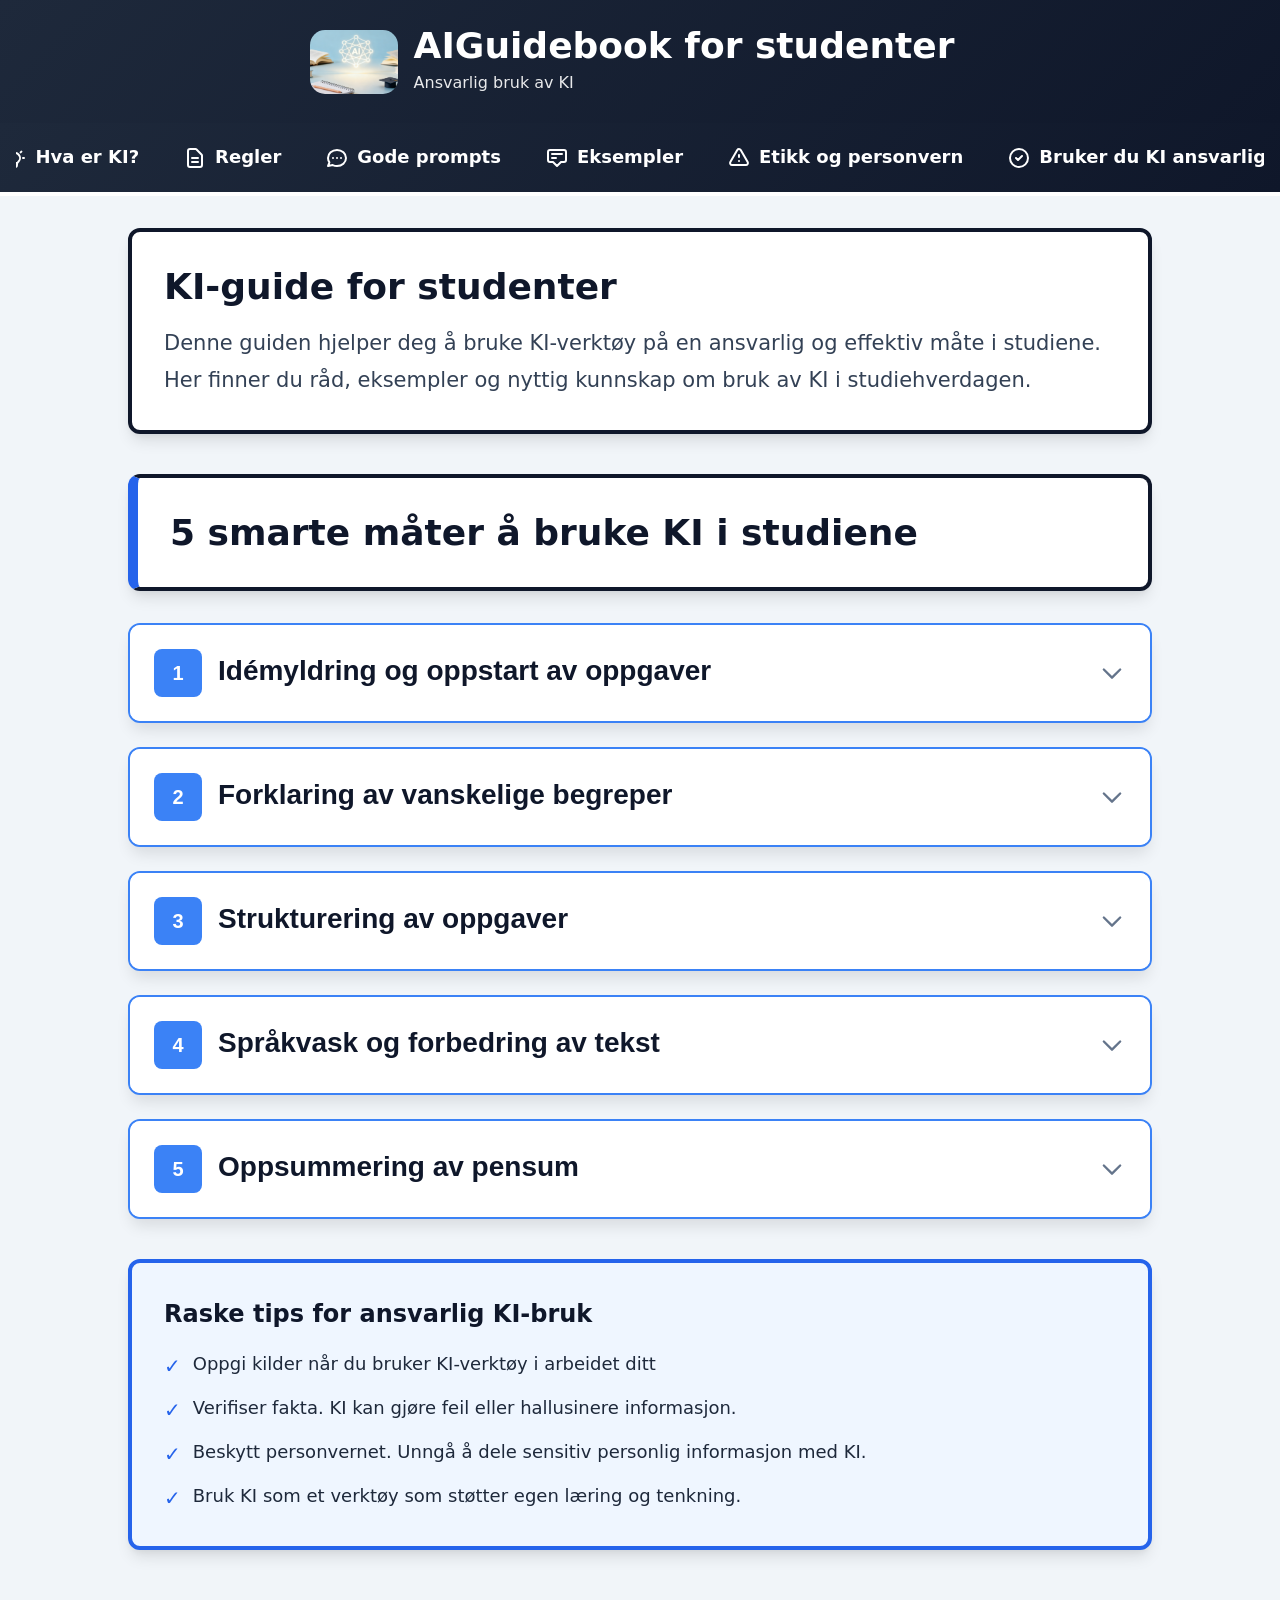
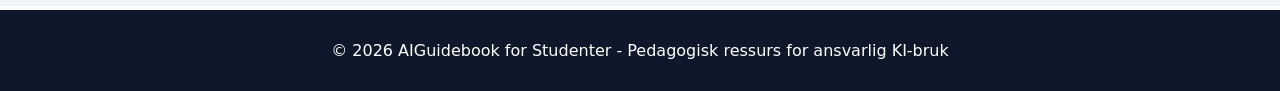
==== commit b5dcf853: "justeringer i index" ====
--- a/index.html
+++ b/index.html
@@ -78,21 +78,21 @@
       <div class="content-wrapper">
         <!-- Hero Section -->
         <div class="card hero-card">
+          <h2 class="hero-title">KI-guide for studenter</h2>
           <p class="hero-text">Denne guiden hjelper deg å bruke KI-verktøy på en ansvarlig og effektiv måte i studiene. Her finner du råd, eksempler og nyttig kunnskap om bruk av KI i studiehverdagen.</p>
         </div>
 
     
         <!-- New Section: 5 ways to use KI in studies -->
-        <div class="card hero-card mt-10">
-          <h2 class="hero-title">5 måter å bruke KI i studiearbeid</h2>
-          <p class="hero-text">Denne seksjonen viser konkrete og passende måter studenter kan bruke KI i studiene på.</p>
+        <div class="card hero-card dropdown-intro-card mt-10">
+          <h2 class="hero-title">5 smarte måter å bruke KI i studiene</h2>
         </div>
 
         <div class="mt-8">
-          <div class="accordion-section teal">
+          <div class="accordion-section blue">
             <button class="accordion-header" aria-expanded="false" aria-controls="content-start-1" id="section-start-1">
               <div class="flex-row-center-gap">
-                <div class="accordion-number teal">1</div>
+                <div class="accordion-number blue">1</div>
                 <div class="accordion-title-wrapper">
                   <h3 class="accordion-title">Idémyldring og oppstart av oppgaver</h3>
                 </div>
@@ -110,10 +110,10 @@
             </div>
           </div>
 
-          <div class="accordion-section teal">
+          <div class="accordion-section blue">
             <button class="accordion-header" aria-expanded="false" aria-controls="content-start-2" id="section-start-2">
               <div class="flex-row-center-gap">
-                <div class="accordion-number teal">2</div>
+                <div class="accordion-number blue">2</div>
                 <div class="accordion-title-wrapper">
                   <h3 class="accordion-title">Forklaring av vanskelige begreper</h3>
                 </div>
@@ -131,10 +131,10 @@
             </div>
           </div>
 
-          <div class="accordion-section teal">
+          <div class="accordion-section blue">
             <button class="accordion-header" aria-expanded="false" aria-controls="content-start-3" id="section-start-3">
               <div class="flex-row-center-gap">
-                <div class="accordion-number teal">3</div>
+                <div class="accordion-number blue">3</div>
                 <div class="accordion-title-wrapper">
                   <h3 class="accordion-title">Strukturering av oppgaver</h3>
                 </div>
@@ -152,10 +152,10 @@
             </div>
           </div>
 
-          <div class="accordion-section teal">
+          <div class="accordion-section blue">
             <button class="accordion-header" aria-expanded="false" aria-controls="content-start-4" id="section-start-4">
               <div class="flex-row-center-gap">
-                <div class="accordion-number teal">4</div>
+                <div class="accordion-number blue">4</div>
                 <div class="accordion-title-wrapper">
                   <h3 class="accordion-title">Språkvask og forbedring av tekst</h3>
                 </div>
@@ -173,10 +173,10 @@
             </div>
           </div>
 
-          <div class="accordion-section teal">
+          <div class="accordion-section blue">
             <button class="accordion-header" aria-expanded="false" aria-controls="content-start-5" id="section-start-5">
               <div class="flex-row-center-gap">
-                <div class="accordion-number teal">5</div>
+                <div class="accordion-number blue">5</div>
                 <div class="accordion-title-wrapper">
                   <h3 class="accordion-title">Oppsummering av pensum</h3>
                 </div>
--- a/styles.css
+++ b/styles.css
@@ -11,7 +11,6 @@
   --color-slate-100: #f1f5f9;
   --color-slate-200: #e2e8f0;
   --color-slate-300: #cbd5e1;
-  --color-slate-400: #94a3b8;
   --color-slate-500: #64748b;
   --color-slate-700: #334155;
   --color-slate-800: #1e293b;
@@ -38,7 +37,6 @@
   --color-orange-50: #fff7ed;
   --color-orange-200: #fed7aa;
   --color-orange-500: #f97316;
-  --color-orange-600: #ea580c;
 }
 
 html {
@@ -201,8 +199,112 @@
   margin-bottom: 1.5rem;
 }
 
+.checklist-card {
+  border: 4px solid var(--color-blue-600);
+}
+
+.checklist-title {
+  font-size: clamp(1.6rem, 1.2rem + 1.6vw, 2.25rem);
+  font-weight: bold;
+  line-height: 1.25;
+  margin-bottom: 0.75rem;
+}
+
+.checklist-progress {
+  font-size: 1.125rem;
+  font-weight: 600;
+  color: var(--color-slate-700);
+  margin-bottom: 1.5rem;
+}
+
+.checklist-items {
+  list-style: none;
+  display: flex;
+  flex-direction: column;
+  gap: 0.75rem;
+  margin-bottom: 1.5rem;
+}
+
+.checklist-item {
+  border: 2px solid var(--color-slate-200);
+  border-radius: 0.75rem;
+  background: var(--color-slate-50);
+}
+
+.checklist-item label {
+  display: flex;
+  align-items: flex-start;
+  gap: 0.75rem;
+  padding: 1rem;
+  font-size: 1.05rem;
+  color: var(--color-slate-800);
+  cursor: pointer;
+}
+
+.ai-check {
+  width: 1.1rem;
+  height: 1.1rem;
+  margin-top: 0.25rem;
+  accent-color: var(--color-blue-600);
+  flex-shrink: 0;
+}
+
+.btn-control {
+  display: inline-flex;
+  align-items: center;
+  justify-content: center;
+  min-height: 48px;
+  padding: 0.85rem 1.25rem;
+  border: none;
+  border-radius: 0.6rem;
+  background: var(--color-slate-900);
+  color: white;
+  font-size: 1rem;
+  font-weight: 600;
+  cursor: pointer;
+  transition: background-color 0.2s ease;
+}
+
+.btn-control:hover {
+  background: var(--color-slate-700);
+}
+
+.btn-control:focus {
+  outline: 4px solid var(--color-blue-400);
+  outline-offset: 2px;
+}
+
+.checklist-complete {
+  display: none;
+  margin-top: 1rem;
+  padding: 1rem;
+  border-radius: 0.75rem;
+  background: var(--color-green-50);
+  border: 2px solid var(--color-green-500);
+  color: var(--color-slate-800);
+  font-weight: 600;
+}
+
+.checklist-complete.visible {
+  display: block;
+}
+
 .hero-card {
   border: 4px solid var(--color-slate-900);
+}
+
+.dropdown-intro-card {
+  border-color: var(--color-slate-900);
+  border-left: 10px solid var(--color-blue-600);
+  background: white;
+  text-align: left;
+  padding-top: 1.25rem;
+  padding-bottom: 1.25rem;
+  margin-bottom: 1rem;
+}
+
+.dropdown-intro-card .hero-title {
+  margin-bottom: 0;
 }
 
 .hero-title {
@@ -243,6 +345,14 @@
   font-weight: bold;
   line-height: 1.3;
   margin-bottom: 0.5rem;
+}
+
+.section-title,
+.accordion-title,
+.sub-card-title,
+.sub-card-label,
+.rule-title {
+  font-family: inherit;
 }
 
 .section-desc {
@@ -629,14 +739,11 @@
 .svg-inline-middle { display: inline-block; vertical-align: middle; margin-right: 0.5rem; }
 .container-vertical-gap { margin-top: 1rem; display: flex; flex-direction: column; }
 .link-large { font-size: 1.125rem; }
-.url-small { font-size: 0.875rem; margin-top: 0.25rem; color: var(--color-slate-700); }
 .flex-row-center-gap { display: flex; align-items: center; gap: 1rem; flex: 1; }
 .card-border-purple { border: 2px solid var(--color-purple-500); }
 .example-box-lavender { background: #faf5ff; border-color: #e9d5ff; }
 .example-box-white { background: white; border-color: var(--color-slate-300); }
 .example-box-amber { background: var(--color-amber-50); border-color: var(--color-amber-200); }
-.icon-white { color: white; }
-.alert-blue-deep { background: #1e3a8a; border: 2px solid #3b82f6; border-left-width: 4px; }
 .text-amber-600 { color: var(--color-amber-600); }
 .text-red-600 { color: #dc2626; }
 .text-orange-600 { color: #ea580c; }
@@ -644,18 +751,12 @@
 .text-blue-600 { color: #2563eb; }
 .text-green-600 { color: #16a34a; }
 .text-purple-600 { color: #9333ea; }
-.text-purple-500 { color: #7c3aed; }
 .text-slate-700 { color: var(--color-slate-700); }
-.break-all { word-break: break-all; }
 
 .rule-details-purple { background: #faf5ff; border-color: #e9d5ff; }
 .rule-details-amber { background: #fef9c3; border-color: #fde047; }
-.card-gradient-blue-purple { background: linear-gradient(135deg, var(--color-blue-500) 0%, var(--color-purple-500) 100%); color: white; border: 4px solid var(--color-slate-900); }
-.flex-1 { flex: 1; }
-.text-white { color: white; }
 .text-lg { font-size: 1.125rem; }
 .text-xl { font-size: 1.25rem; }
-.text-blue-100 { color: #dbeafe; }
 .text-slate-800 { color: var(--color-slate-800); }
 .example-box-theme-white { background: white; color: var(--color-slate-900); border: none; }
 .rule-details-flex-col-gap { display: flex; flex-direction: column; }
@@ -1035,6 +1136,25 @@
     line-height: 1.6;
   }
 
+  .tips-title,
+  .sub-card-title {
+    font-size: 1.2rem;
+    line-height: 1.3;
+  }
+
+  .tip-item,
+  .text-lg,
+  .text-red-800-lg,
+  .link-large,
+  .warning-title {
+    font-size: 1rem;
+    line-height: 1.6;
+  }
+
+  .text-xl {
+    font-size: 1.125rem;
+  }
+
   .rule-header,
   .section-header {
     align-items: center;
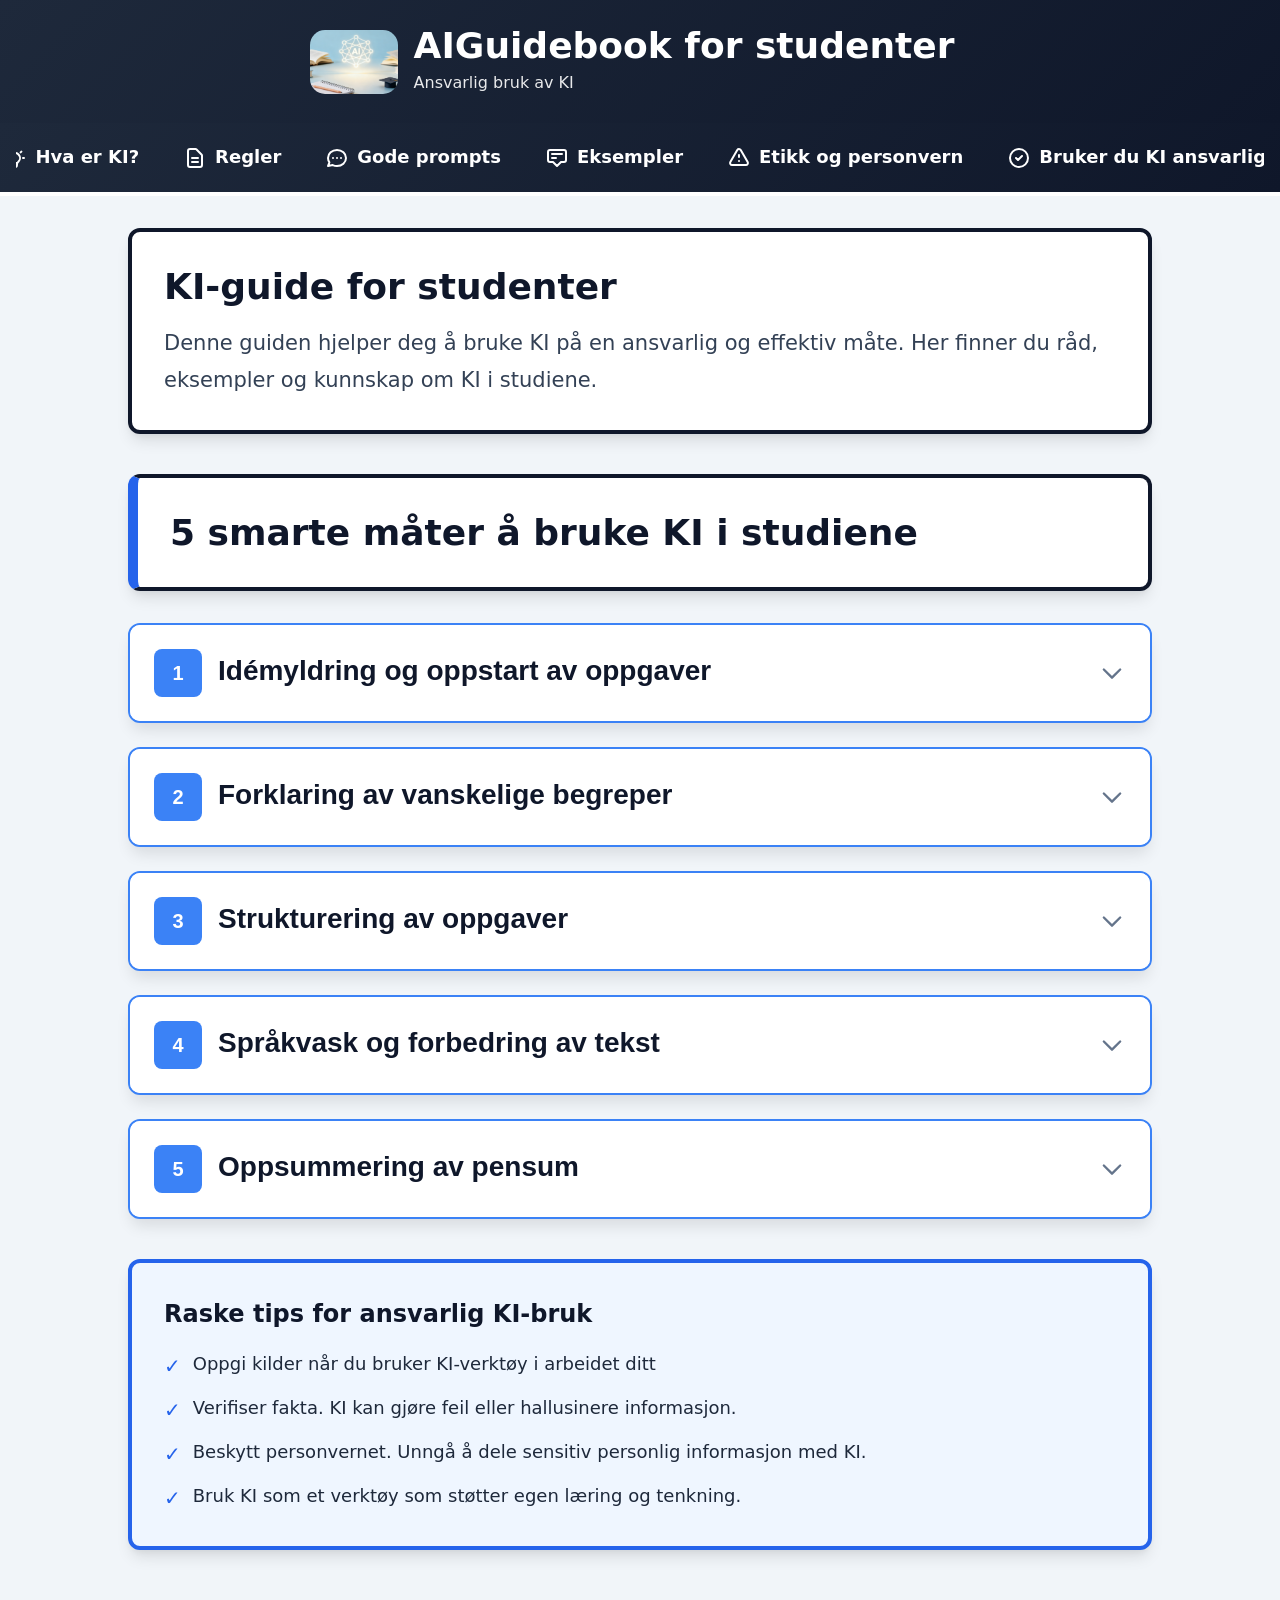
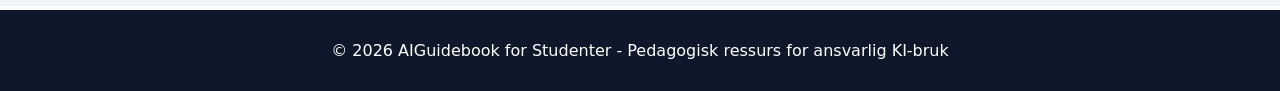
==== commit a0afcf75: "Fikset wcag feil knyttet til manglede språkkode. Fikset wcag feil knyttet til manglede språkkode." ====
--- a/index.html
+++ b/index.html
@@ -1,5 +1,5 @@
 <!DOCTYPE html>
-<html>
+<html lang="nb">
 <head>
   <meta charset="UTF-8">
   <meta name="viewport" content="width=device-width, initial-scale=1.0">
@@ -19,7 +19,7 @@
         </a>
 
         <div class="header-controls">
-          <button id="hamburgerBtn" class="hamburger-btn" aria-label="Toggle menu">
+          <button id="hamburgerBtn" class="hamburger-btn" aria-label="Vis/skjul meny">
             <svg class="hamburger-icon" fill="none" stroke="currentColor" viewBox="0 0 24 24" aria-hidden="true">
               <path stroke-linecap="round" stroke-linejoin="round" stroke-width="2" d="M4 6h16M4 12h16M4 18h16"></path>              
             </svg>
@@ -79,7 +79,7 @@
         <!-- Hero Section -->
         <div class="card hero-card">
           <h2 class="hero-title">KI-guide for studenter</h2>
-          <p class="hero-text">Denne guiden hjelper deg å bruke KI-verktøy på en ansvarlig og effektiv måte i studiene. Her finner du råd, eksempler og nyttig kunnskap om bruk av KI i studiehverdagen.</p>
+          <p class="hero-text">Denne guiden hjelper deg å bruke KI på en ansvarlig og effektiv måte. Her finner du råd, eksempler og kunnskap om KI i studiene.</p>
         </div>
 
     
@@ -104,7 +104,7 @@
             <div id="content-start-1" class="accordion-content" role="region" aria-labelledby="section-start-1">
               <div class="sub-card correct">
                 <div class="sub-card-box">
-                  <p class="sub-card-box-text">KI kan brukes til å få forslag til problemstillinger, vinklinger eller ideer når du skal starte en oppgave. Dette kan gjøre det lettere å komme i gang dersom du står fast. Du må fortsatt selv velge retning og utvikle innholdet videre.</p>
+                  <p class="sub-card-box-text">KI kan foreslå problemstillinger, vinklinger eller ideer når du skal starte en oppgave. Dette gjør det lettere å komme i gang. Du velger likevel selv retning og utvikler innholdet videre.</p>
                 </div>
               </div>
             </div>
@@ -125,7 +125,7 @@
             <div id="content-start-2" class="accordion-content" role="region" aria-labelledby="section-start-2">
               <div class="sub-card correct">
                 <div class="sub-card-box">
-                  <p class="sub-card-box-text">KI kan forklare fagbegreper eller teorier på en enklere måte. Du kan for eksempel be om en kort forklaring eller et praktisk eksempel. Dette kan hjelpe deg med å forstå pensum bedre før du arbeider videre med stoffet selv.</p>
+                  <p class="sub-card-box-text">KI kan forklare fagbegreper eller teorier på en enklere måte. Be gjerne om en kort forklaring eller et praktisk eksempel. Dette kan hjelpe deg å forstå pensum bedre.</p>
                 </div>
               </div>
             </div>
@@ -146,7 +146,7 @@
             <div id="content-start-3" class="accordion-content" role="region" aria-labelledby="section-start-3">
               <div class="sub-card correct">
                 <div class="sub-card-box">
-                  <p class="sub-card-box-text">KI kan foreslå en disposisjon eller struktur for en oppgave. Den kan hjelpe med å dele opp innledning, teori, analyse og konklusjon. Du bør likevel selv vurdere og tilpasse strukturen til oppgaven.</p>
+                  <p class="sub-card-box-text">KI kan foreslå en disposisjon eller struktur for en oppgave. Den kan hjelpe med å dele opp innledning, teori, analyse og konklusjon. Du tilpasser strukturen til din egen oppgave.</p>
                 </div>
               </div>
             </div>
@@ -167,7 +167,7 @@
             <div id="content-start-4" class="accordion-content" role="region" aria-labelledby="section-start-4">
               <div class="sub-card correct">
                 <div class="sub-card-box">
-                  <p class="sub-card-box-text">KI kan brukes til å forbedre språk, flyt og formuleringer i en tekst du allerede har skrevet. Den kan foreslå bedre setningsstruktur eller tydeligere formuleringer. Innholdet og argumentasjonen må fortsatt være ditt eget.</p>
+                  <p class="sub-card-box-text">KI kan hjelpe deg med å forbedre språk, flyt og formuleringer i tekst du allerede har skrevet. Den kan foreslå bedre setningsstruktur eller tydeligere formuleringer. Innholdet og argumentasjonen er og blir ditt eget.</p>
                 </div>
               </div>
             </div>
@@ -188,7 +188,7 @@
             <div id="content-start-5" class="accordion-content" role="region" aria-labelledby="section-start-5">
               <div class="sub-card correct">
                 <div class="sub-card-box">
-                  <p class="sub-card-box-text">KI kan hjelpe med å lage korte oppsummeringer av lange tekster eller notater. Dette kan gjøre det lettere å repetere viktige temaer før eksamen eller innleveringer. Det er viktig å kontrollere at oppsummeringen stemmer med originalteksten.</p>
+                  <p class="sub-card-box-text">KI kan lage korte oppsummeringer av lange tekster eller notater. Dette gjør det lettere å repetere viktige temaer før eksamen. Sjekk alltid at oppsummeringen stemmer med originalteksten.</p>
                 </div>
               </div>
             </div>
--- a/styles.css
+++ b/styles.css
@@ -788,6 +788,8 @@
 .accordion-section.blue { border: 2px solid var(--color-blue-500); }
 .accordion-section.purple { border: 2px solid var(--color-purple-500); }
 .accordion-section.teal { border: 2px solid #14b8a6; }
+.accordion-section.orange { border: 2px solid var(--color-orange-500); }
+.accordion-section.amber { border: 2px solid var(--color-amber-500); }
 
 .accordion-header {
   width: 100%;
@@ -828,6 +830,8 @@
 .accordion-number.blue { background: var(--color-blue-500); }
 .accordion-number.purple { background: var(--color-purple-500); }
 .accordion-number.teal { background: #14b8a6; }
+.accordion-number.orange { background: var(--color-orange-500); }
+.accordion-number.amber { background: var(--color-amber-500); }
 
 .accordion-title-wrapper {
   flex: 1;
@@ -872,6 +876,8 @@
 .accordion-section.blue .accordion-content { border-color: var(--color-blue-500); }
 .accordion-section.purple .accordion-content { border-color: var(--color-purple-500); }
 .accordion-section.teal .accordion-content { border-color: #14b8a6; }
+.accordion-section.orange .accordion-content { border-color: var(--color-orange-500); }
+.accordion-section.amber .accordion-content { border-color: var(--color-amber-500); }
 
 /* Cards Grid */
 .cards-grid {
@@ -1072,8 +1078,31 @@
   }
 
   .header-content {
-    justify-content: space-between;
+    position: relative;
+    justify-content: center;
     flex-wrap: nowrap;
+    padding: 0 4rem;
+  }
+
+  .header-controls {
+    position: absolute;
+    left: 0.25rem;
+    top: 50%;
+    transform: translateY(-50%);
+    order: 0;
+  }
+
+  .logo {
+    margin: 0 auto;
+    align-items: center;
+    gap: 0.875rem;
+  }
+
+  .logo > div {
+    display: flex;
+    min-height: 2.5rem;
+    flex-direction: column;
+    justify-content: center;
   }
 
   .logo-icon {
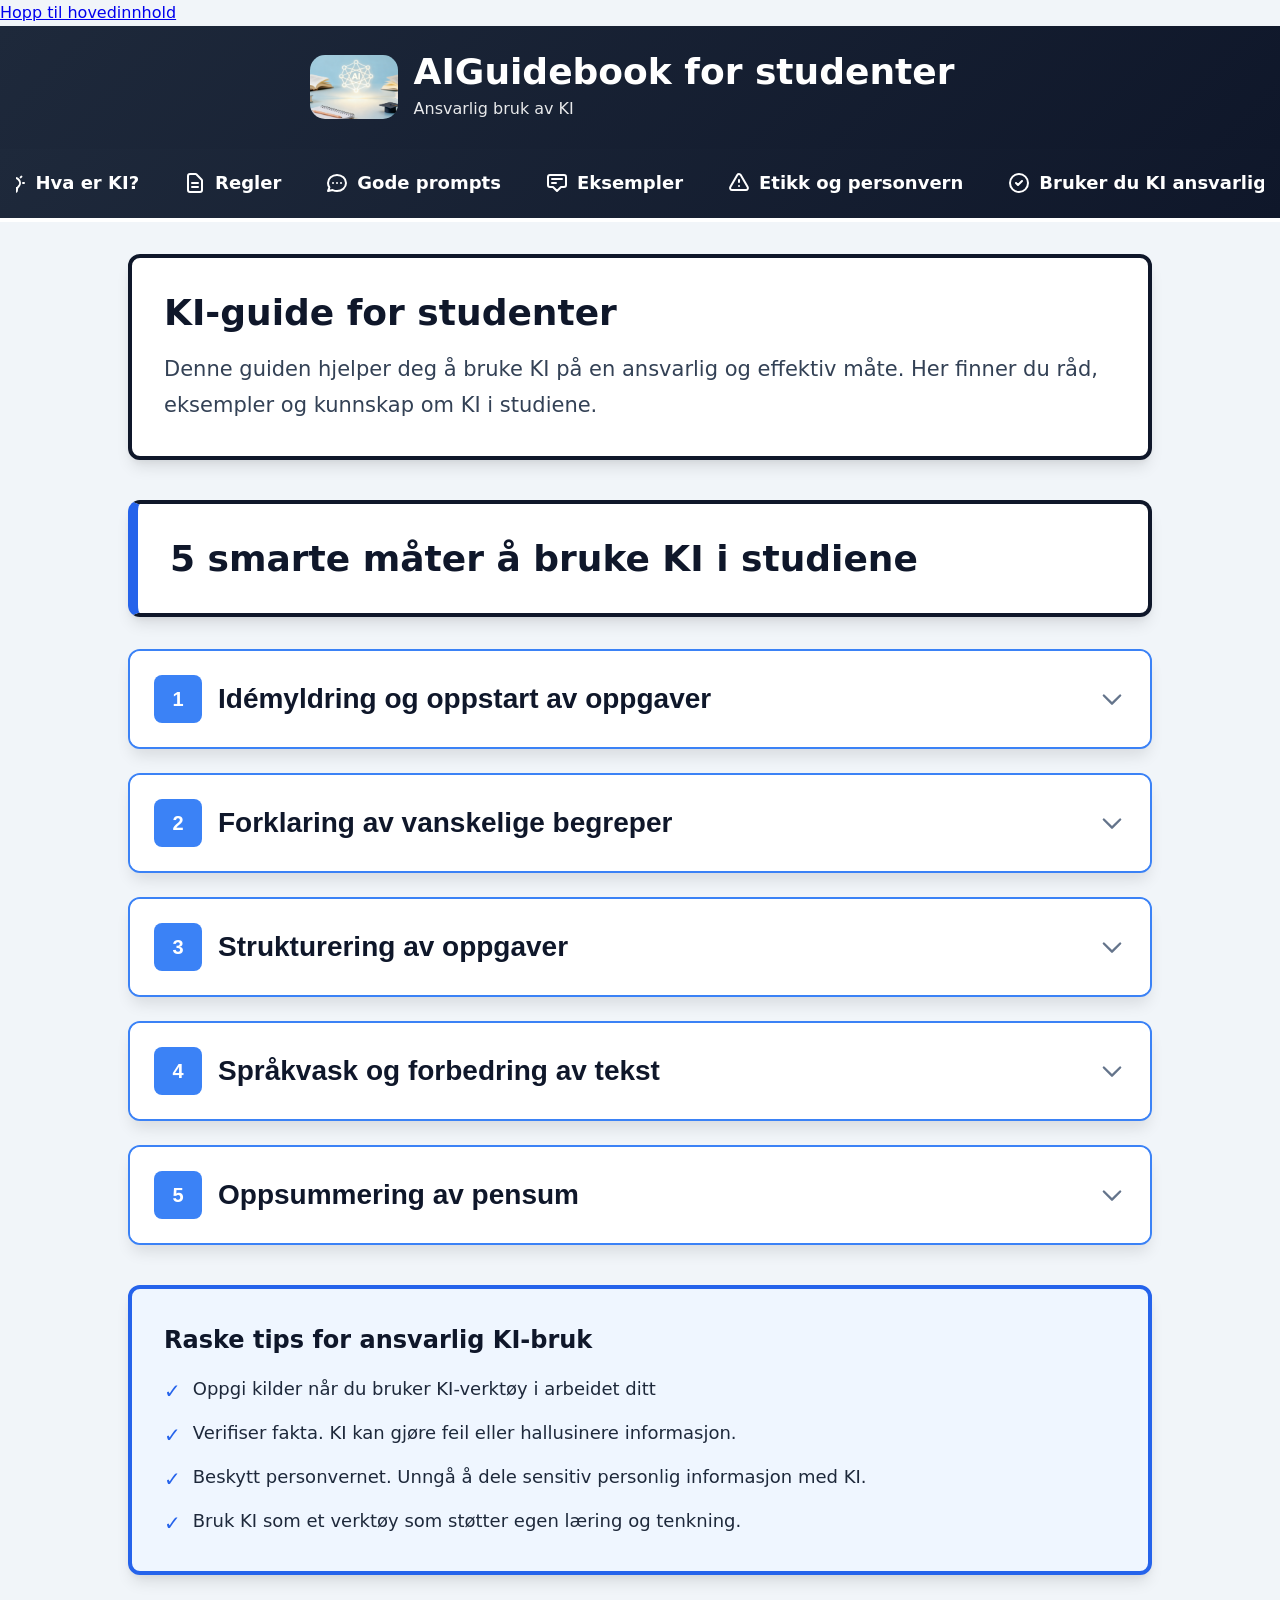
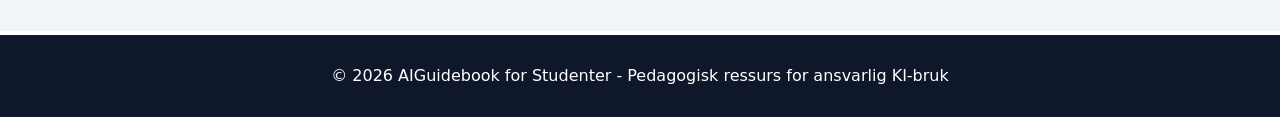
==== commit b7d53487: "Endret tittel på nettsiden" ====
--- a/index.html
+++ b/index.html
@@ -3,23 +3,24 @@
 <head>
   <meta charset="UTF-8">
   <meta name="viewport" content="width=device-width, initial-scale=1.0">
-  <title>Hva er KI - Guide for studenter</title>
+  <title>AIGuidebook - Ansvarlig bruk av KI</title>
   <link rel="stylesheet" href="styles.css">
 </head>
 <body>
+  <a class="skip-link" href="#main-content">Hopp til hovedinnhold</a>
   <header class="header">
     <div class="container">
       <div class="header-content">
         <a href="index.html" class="logo">
           <img class="logo-icon" src="images/ai-header.png" alt="logobilde">
           <div>
-            <h1 class="logo-title" >AIGuidebook for studenter</h1>
+            <p class="logo-title" >AIGuidebook for studenter</p>
             <p class="logo-subtitle">Ansvarlig bruk av KI</p>
           </div>
         </a>
 
         <div class="header-controls">
-          <button id="hamburgerBtn" class="hamburger-btn" aria-label="Vis/skjul meny">
+          <button id="hamburgerBtn" class="hamburger-btn" aria-label="Vis/skjul meny" aria-expanded="false" aria-controls="main-nav-links">
             <svg class="hamburger-icon" fill="none" stroke="currentColor" viewBox="0 0 24 24" aria-hidden="true">
               <path stroke-linecap="round" stroke-linejoin="round" stroke-width="2" d="M4 6h16M4 12h16M4 18h16"></path>              
             </svg>
@@ -29,9 +30,9 @@
     </div>
   </header>
 
-  <nav class="nav" aria-label="Main navigation">
-    <div class="container">
-      <div class="nav-links">
+  <nav class="nav" aria-label="Hovednavigasjon">
+    <div class="container">
+      <div class="nav-links" id="main-nav-links">
         <a href="Pages/what-is-ai.html" class="nav-link">
           <svg class="nav-icon" fill="none" stroke="currentColor" viewBox="0 0 24 24" aria-hidden="true">
             <path stroke-linecap="round" stroke-linejoin="round" stroke-width="2" d="M9.663 17h4.673M12 3v1m6.364 1.636l-.707.707M21 12h-1M4 12H3m3.343-5.657l-.707-.707m2.828 9.9a5 5 0 117.072 0l-.548.547A3.374 3.374 0 0014 18.469V19a2 2 0 11-4 0v-.531c0-.895-.356-1.754-.988-2.386l-.548-.547z"></path>
@@ -73,12 +74,12 @@
   </nav>
 
   <!-- Main Content -->
-  <main class="main">
+  <main class="main" id="main-content" tabindex="-1">
     <div class="container">
       <div class="content-wrapper">
         <!-- Hero Section -->
         <div class="card hero-card">
-          <h2 class="hero-title">KI-guide for studenter</h2>
+          <h1 class="hero-title">KI-guide for studenter</h1>
           <p class="hero-text">Denne guiden hjelper deg å bruke KI på en ansvarlig og effektiv måte. Her finner du råd, eksempler og kunnskap om KI i studiene.</p>
         </div>
 
@@ -94,7 +95,7 @@
               <div class="flex-row-center-gap">
                 <div class="accordion-number blue">1</div>
                 <div class="accordion-title-wrapper">
-                  <h3 class="accordion-title">Idémyldring og oppstart av oppgaver</h3>
+                  <span class="accordion-title">Idémyldring og oppstart av oppgaver</span>
                 </div>
               </div>
               <svg class="accordion-icon" fill="none" stroke="currentColor" viewBox="0 0 24 24" aria-hidden="true">
@@ -115,7 +116,7 @@
               <div class="flex-row-center-gap">
                 <div class="accordion-number blue">2</div>
                 <div class="accordion-title-wrapper">
-                  <h3 class="accordion-title">Forklaring av vanskelige begreper</h3>
+                  <span class="accordion-title">Forklaring av vanskelige begreper</span>
                 </div>
               </div>
               <svg class="accordion-icon" fill="none" stroke="currentColor" viewBox="0 0 24 24" aria-hidden="true">
@@ -136,7 +137,7 @@
               <div class="flex-row-center-gap">
                 <div class="accordion-number blue">3</div>
                 <div class="accordion-title-wrapper">
-                  <h3 class="accordion-title">Strukturering av oppgaver</h3>
+                  <span class="accordion-title">Strukturering av oppgaver</span>
                 </div>
               </div>
               <svg class="accordion-icon" fill="none" stroke="currentColor" viewBox="0 0 24 24" aria-hidden="true">
@@ -157,7 +158,7 @@
               <div class="flex-row-center-gap">
                 <div class="accordion-number blue">4</div>
                 <div class="accordion-title-wrapper">
-                  <h3 class="accordion-title">Språkvask og forbedring av tekst</h3>
+                  <span class="accordion-title">Språkvask og forbedring av tekst</span>
                 </div>
               </div>
               <svg class="accordion-icon" fill="none" stroke="currentColor" viewBox="0 0 24 24" aria-hidden="true">
@@ -178,7 +179,7 @@
               <div class="flex-row-center-gap">
                 <div class="accordion-number blue">5</div>
                 <div class="accordion-title-wrapper">
-                  <h3 class="accordion-title">Oppsummering av pensum</h3>
+                  <span class="accordion-title">Oppsummering av pensum</span>
                 </div>
               </div>
               <svg class="accordion-icon" fill="none" stroke="currentColor" viewBox="0 0 24 24" aria-hidden="true">
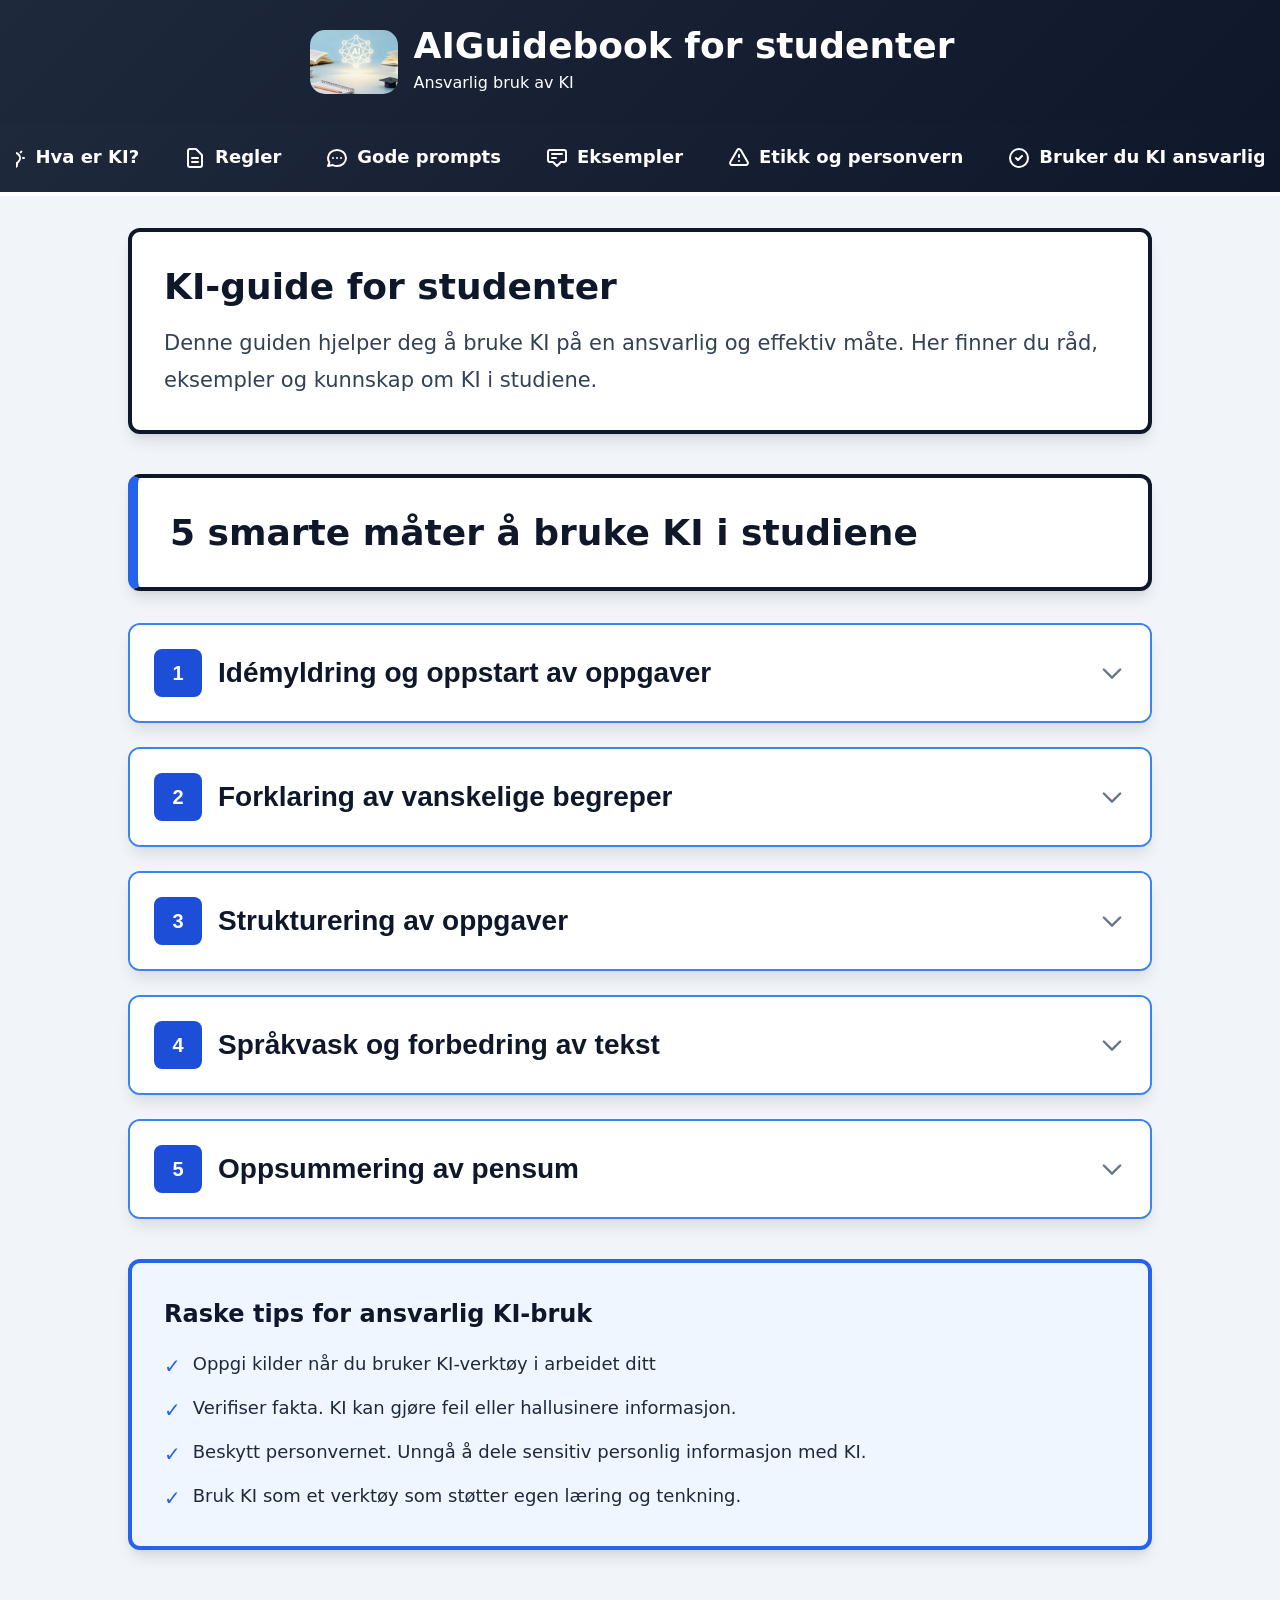
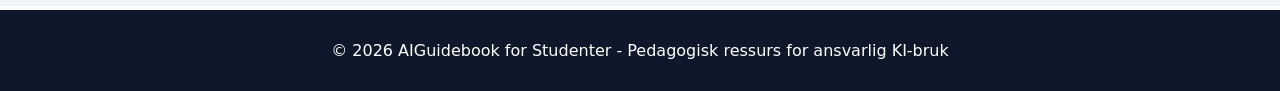
==== commit c7bd1aa7: "Fikset feil i heading elementer Fikset feil i heading elementer" ====
--- a/index.html
+++ b/index.html
@@ -14,7 +14,7 @@
         <a href="index.html" class="logo">
           <img class="logo-icon" src="images/ai-header.png" alt="logobilde">
           <div>
-            <p class="logo-title" >AIGuidebook for studenter</p>
+            <span class="logo-title">AIGuidebook for studenter</span>
             <p class="logo-subtitle">Ansvarlig bruk av KI</p>
           </div>
         </a>
--- a/styles.css
+++ b/styles.css
@@ -93,6 +93,7 @@
 }
 
 .logo-title {
+  display: block;
   font-size: 3rem;
   font-weight: bold;
   line-height: 1.2;
@@ -100,7 +101,7 @@
 
 .logo-subtitle {
   font-size: 0.875rem;
-  opacity: 0.9;
+  opacity: 1;
   line-height: 2;
 }
 
@@ -316,8 +317,11 @@
 
 .hero-text {
   font-size: 1.25rem;
+  font-weight: normal;
   color: var(--color-slate-700);
   line-height: 1.75;
+  margin-top: 0;
+  margin-bottom: 0;
 }
 
 .section-header {
@@ -744,13 +748,13 @@
 .example-box-lavender { background: #faf5ff; border-color: #e9d5ff; }
 .example-box-white { background: white; border-color: var(--color-slate-300); }
 .example-box-amber { background: var(--color-amber-50); border-color: var(--color-amber-200); }
-.text-amber-600 { color: var(--color-amber-600); }
-.text-red-600 { color: #dc2626; }
-.text-orange-600 { color: #ea580c; }
-.text-ca8a04 { color: #ca8a04; }
-.text-blue-600 { color: #2563eb; }
-.text-green-600 { color: #16a34a; }
-.text-purple-600 { color: #9333ea; }
+.text-amber-600 { color: #92400e; }
+.text-red-600 { color: #b91c1c; }
+.text-orange-600 { color: #9a3412; }
+.text-ca8a04 { color: #854d0e; }
+.text-blue-600 { color: #1d4ed8; }
+.text-green-600 { color: #166534; }
+.text-purple-600 { color: #6b21a8; }
 .text-slate-700 { color: var(--color-slate-700); }
 
 .rule-details-purple { background: #faf5ff; border-color: #e9d5ff; }
@@ -776,6 +780,24 @@
   outline-offset: 2px;
 }
 
+.skip-link {
+  position: absolute;
+  left: 1rem;
+  top: -3rem;
+  z-index: 2000;
+  padding: 0.65rem 1rem;
+  border-radius: 0.5rem;
+  background: var(--color-slate-900);
+  color: white;
+  text-decoration: none;
+  font-weight: 600;
+}
+
+.skip-link:focus,
+.skip-link:focus-visible {
+  top: 1rem;
+}
+
 /* Accordion Styles */
 .accordion-section {
   background: white;
@@ -827,11 +849,11 @@
   flex-shrink: 0;
 }
 
-.accordion-number.blue { background: var(--color-blue-500); }
-.accordion-number.purple { background: var(--color-purple-500); }
-.accordion-number.teal { background: #14b8a6; }
-.accordion-number.orange { background: var(--color-orange-500); }
-.accordion-number.amber { background: var(--color-amber-500); }
+.accordion-number.blue { background: #1d4ed8; }   /* blue-700: ~6.7:1 mot hvit */
+.accordion-number.purple { background: #7e22ce; } /* purple-700: ~7.0:1 mot hvit */
+.accordion-number.teal { background: #0f766e; }   /* teal-700: ~5.8:1 mot hvit */
+.accordion-number.orange { background: #c2410c; } /* orange-700: ~5.2:1 mot hvit */
+.accordion-number.amber { background: #b45309; }  /* amber-700: ~5.0:1 mot hvit */
 
 .accordion-title-wrapper {
   flex: 1;
@@ -975,8 +997,8 @@
   margin-top: 0.125rem;
 }
 
-.sub-card.correct .sub-card-list-mark { color: #16a34a; }
-.sub-card.incorrect .sub-card-list-mark { color: #dc2626; }
+.sub-card.correct .sub-card-list-mark { color: #15803d; }  /* green-700: ~4.8:1 mot grønn-50 bg */
+.sub-card.incorrect .sub-card-list-mark { color: #b91c1c; } /* red-700: ~6.0:1 mot rød-50 bg */
 
 .sub-card-box {
   border-radius: 0.5rem;
@@ -1064,6 +1086,7 @@
   color: #78350f;
   font-size: 1.125rem;
   margin-bottom: 0.25rem;
+  margin-top: 0;
 }
 
 .warning-text {
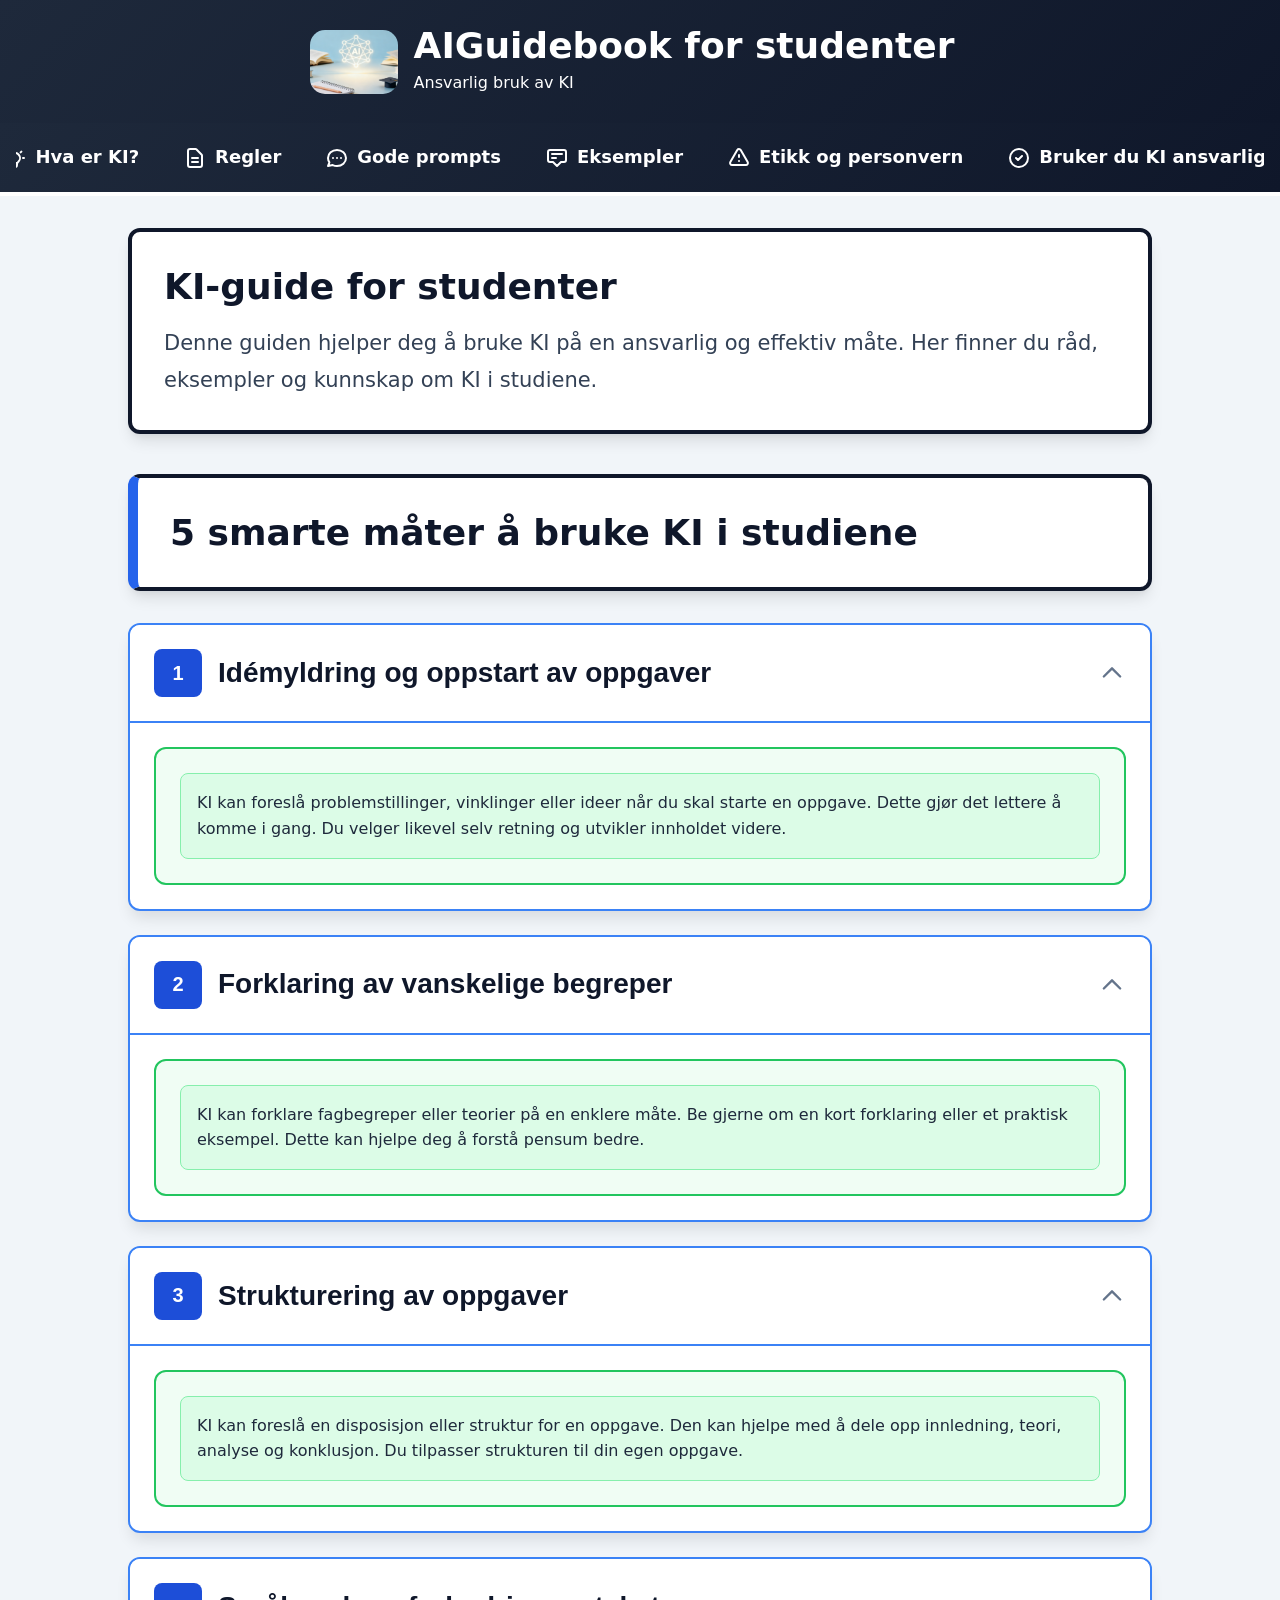
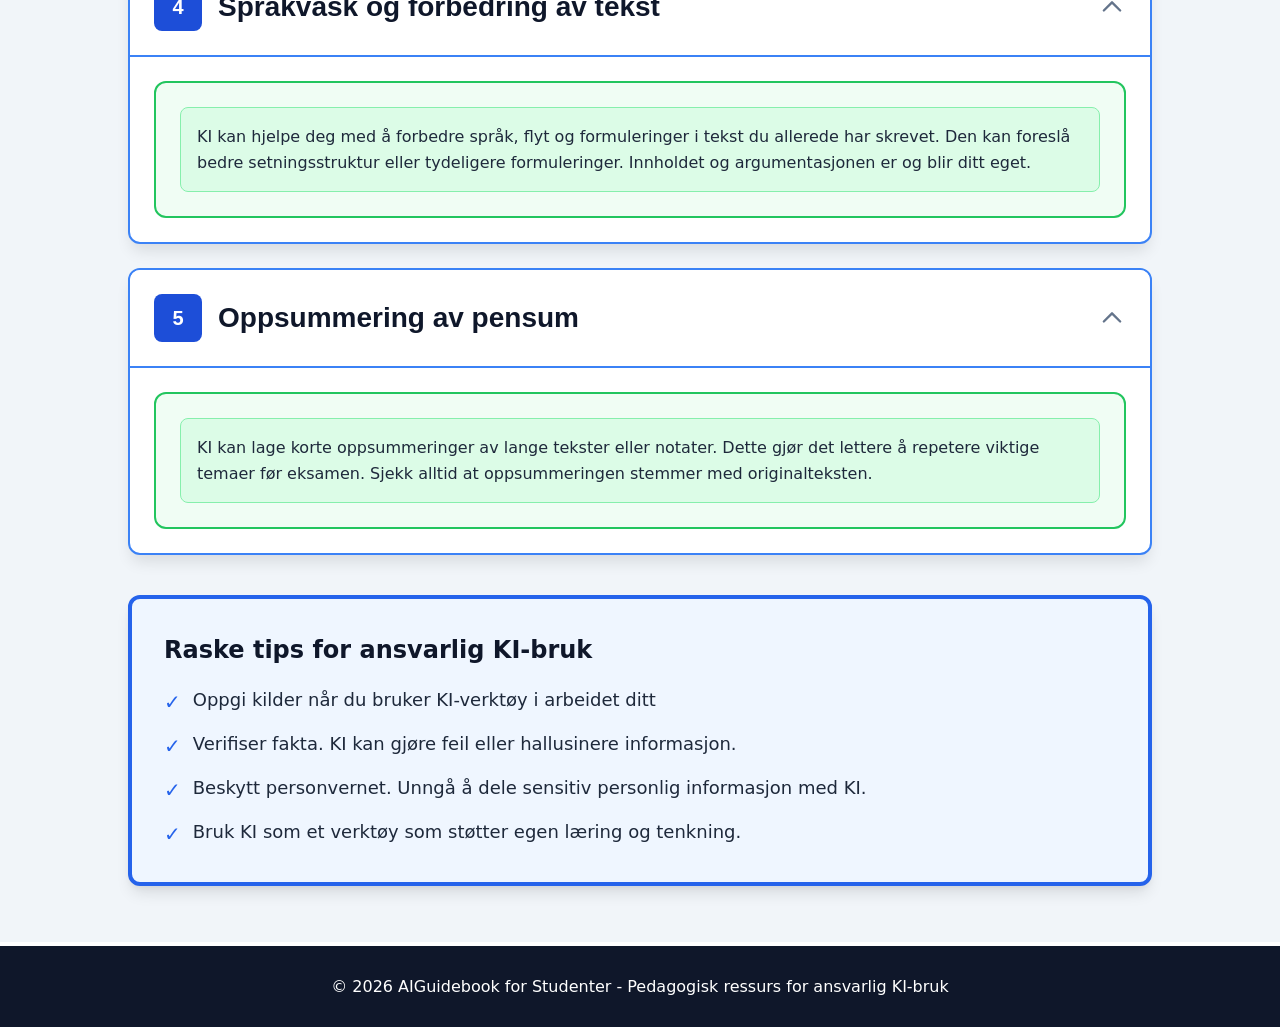
==== commit 79589a64: "Utvidet boksne på index som standard på desktop." ====
--- a/index.html
+++ b/index.html
@@ -11,8 +11,8 @@
   <header class="header">
     <div class="container">
       <div class="header-content">
-        <a href="index.html" class="logo">
-          <img class="logo-icon" src="images/ai-header.png" alt="logobilde">
+        <a href="index.html" class="logo" aria-label="Gå til forsiden" title="Gå til forsiden">
+          <img class="logo-icon" src="images/ai-header.png" alt="Logobilde">
           <div>
             <span class="logo-title">AIGuidebook for studenter</span>
             <p class="logo-subtitle">Ansvarlig bruk av KI</p>
@@ -91,18 +91,18 @@
 
         <div class="mt-8">
           <div class="accordion-section blue">
-            <button class="accordion-header" aria-expanded="false" aria-controls="content-start-1" id="section-start-1">
+            <button class="accordion-header" aria-expanded="true" aria-controls="content-start-1" id="section-start-1">
               <div class="flex-row-center-gap">
                 <div class="accordion-number blue">1</div>
                 <div class="accordion-title-wrapper">
                   <span class="accordion-title">Idémyldring og oppstart av oppgaver</span>
                 </div>
               </div>
-              <svg class="accordion-icon" fill="none" stroke="currentColor" viewBox="0 0 24 24" aria-hidden="true">
-                <path stroke-linecap="round" stroke-linejoin="round" stroke-width="2" d="M19 9l-7 7-7-7"></path>
-              </svg>
-            </button>
-            <div id="content-start-1" class="accordion-content" role="region" aria-labelledby="section-start-1">
+              <svg class="accordion-icon open" fill="none" stroke="currentColor" viewBox="0 0 24 24" aria-hidden="true">
+                <path stroke-linecap="round" stroke-linejoin="round" stroke-width="2" d="M19 9l-7 7-7-7"></path>
+              </svg>
+            </button>
+            <div id="content-start-1" class="accordion-content open" role="region" aria-labelledby="section-start-1">
               <div class="sub-card correct">
                 <div class="sub-card-box">
                   <p class="sub-card-box-text">KI kan foreslå problemstillinger, vinklinger eller ideer når du skal starte en oppgave. Dette gjør det lettere å komme i gang. Du velger likevel selv retning og utvikler innholdet videre.</p>
@@ -112,18 +112,18 @@
           </div>
 
           <div class="accordion-section blue">
-            <button class="accordion-header" aria-expanded="false" aria-controls="content-start-2" id="section-start-2">
+            <button class="accordion-header" aria-expanded="true" aria-controls="content-start-2" id="section-start-2">
               <div class="flex-row-center-gap">
                 <div class="accordion-number blue">2</div>
                 <div class="accordion-title-wrapper">
                   <span class="accordion-title">Forklaring av vanskelige begreper</span>
                 </div>
               </div>
-              <svg class="accordion-icon" fill="none" stroke="currentColor" viewBox="0 0 24 24" aria-hidden="true">
-                <path stroke-linecap="round" stroke-linejoin="round" stroke-width="2" d="M19 9l-7 7-7-7"></path>
-              </svg>
-            </button>
-            <div id="content-start-2" class="accordion-content" role="region" aria-labelledby="section-start-2">
+              <svg class="accordion-icon open" fill="none" stroke="currentColor" viewBox="0 0 24 24" aria-hidden="true">
+                <path stroke-linecap="round" stroke-linejoin="round" stroke-width="2" d="M19 9l-7 7-7-7"></path>
+              </svg>
+            </button>
+            <div id="content-start-2" class="accordion-content open" role="region" aria-labelledby="section-start-2">
               <div class="sub-card correct">
                 <div class="sub-card-box">
                   <p class="sub-card-box-text">KI kan forklare fagbegreper eller teorier på en enklere måte. Be gjerne om en kort forklaring eller et praktisk eksempel. Dette kan hjelpe deg å forstå pensum bedre.</p>
@@ -133,18 +133,18 @@
           </div>
 
           <div class="accordion-section blue">
-            <button class="accordion-header" aria-expanded="false" aria-controls="content-start-3" id="section-start-3">
+            <button class="accordion-header" aria-expanded="true" aria-controls="content-start-3" id="section-start-3">
               <div class="flex-row-center-gap">
                 <div class="accordion-number blue">3</div>
                 <div class="accordion-title-wrapper">
                   <span class="accordion-title">Strukturering av oppgaver</span>
                 </div>
               </div>
-              <svg class="accordion-icon" fill="none" stroke="currentColor" viewBox="0 0 24 24" aria-hidden="true">
-                <path stroke-linecap="round" stroke-linejoin="round" stroke-width="2" d="M19 9l-7 7-7-7"></path>
-              </svg>
-            </button>
-            <div id="content-start-3" class="accordion-content" role="region" aria-labelledby="section-start-3">
+              <svg class="accordion-icon open" fill="none" stroke="currentColor" viewBox="0 0 24 24" aria-hidden="true">
+                <path stroke-linecap="round" stroke-linejoin="round" stroke-width="2" d="M19 9l-7 7-7-7"></path>
+              </svg>
+            </button>
+            <div id="content-start-3" class="accordion-content open" role="region" aria-labelledby="section-start-3">
               <div class="sub-card correct">
                 <div class="sub-card-box">
                   <p class="sub-card-box-text">KI kan foreslå en disposisjon eller struktur for en oppgave. Den kan hjelpe med å dele opp innledning, teori, analyse og konklusjon. Du tilpasser strukturen til din egen oppgave.</p>
@@ -154,18 +154,18 @@
           </div>
 
           <div class="accordion-section blue">
-            <button class="accordion-header" aria-expanded="false" aria-controls="content-start-4" id="section-start-4">
+            <button class="accordion-header" aria-expanded="true" aria-controls="content-start-4" id="section-start-4">
               <div class="flex-row-center-gap">
                 <div class="accordion-number blue">4</div>
                 <div class="accordion-title-wrapper">
                   <span class="accordion-title">Språkvask og forbedring av tekst</span>
                 </div>
               </div>
-              <svg class="accordion-icon" fill="none" stroke="currentColor" viewBox="0 0 24 24" aria-hidden="true">
-                <path stroke-linecap="round" stroke-linejoin="round" stroke-width="2" d="M19 9l-7 7-7-7"></path>
-              </svg>
-            </button>
-            <div id="content-start-4" class="accordion-content" role="region" aria-labelledby="section-start-4">
+              <svg class="accordion-icon open" fill="none" stroke="currentColor" viewBox="0 0 24 24" aria-hidden="true">
+                <path stroke-linecap="round" stroke-linejoin="round" stroke-width="2" d="M19 9l-7 7-7-7"></path>
+              </svg>
+            </button>
+            <div id="content-start-4" class="accordion-content open" role="region" aria-labelledby="section-start-4">
               <div class="sub-card correct">
                 <div class="sub-card-box">
                   <p class="sub-card-box-text">KI kan hjelpe deg med å forbedre språk, flyt og formuleringer i tekst du allerede har skrevet. Den kan foreslå bedre setningsstruktur eller tydeligere formuleringer. Innholdet og argumentasjonen er og blir ditt eget.</p>
@@ -175,18 +175,18 @@
           </div>
 
           <div class="accordion-section blue">
-            <button class="accordion-header" aria-expanded="false" aria-controls="content-start-5" id="section-start-5">
+            <button class="accordion-header" aria-expanded="true" aria-controls="content-start-5" id="section-start-5">
               <div class="flex-row-center-gap">
                 <div class="accordion-number blue">5</div>
                 <div class="accordion-title-wrapper">
                   <span class="accordion-title">Oppsummering av pensum</span>
                 </div>
               </div>
-              <svg class="accordion-icon" fill="none" stroke="currentColor" viewBox="0 0 24 24" aria-hidden="true">
-                <path stroke-linecap="round" stroke-linejoin="round" stroke-width="2" d="M19 9l-7 7-7-7"></path>
-              </svg>
-            </button>
-            <div id="content-start-5" class="accordion-content" role="region" aria-labelledby="section-start-5">
+              <svg class="accordion-icon open" fill="none" stroke="currentColor" viewBox="0 0 24 24" aria-hidden="true">
+                <path stroke-linecap="round" stroke-linejoin="round" stroke-width="2" d="M19 9l-7 7-7-7"></path>
+              </svg>
+            </button>
+            <div id="content-start-5" class="accordion-content open" role="region" aria-labelledby="section-start-5">
               <div class="sub-card correct">
                 <div class="sub-card-box">
                   <p class="sub-card-box-text">KI kan lage korte oppsummeringer av lange tekster eller notater. Dette gjør det lettere å repetere viktige temaer før eksamen. Sjekk alltid at oppsummeringen stemmer med originalteksten.</p>
@@ -229,6 +229,12 @@
     </div>
   </footer>
 
+  <button id="back-to-top" class="back-to-top-btn" aria-label="Gå til toppen av siden">
+    <svg class="back-to-top-icon" fill="none" stroke="currentColor" viewBox="0 0 24 24" aria-hidden="true">
+      <path stroke-linecap="round" stroke-linejoin="round" stroke-width="2.5" d="M5 10l7-7m0 0l7 7m-7-7v18"></path>
+    </svg>
+  </button>
+
   <script src="script.js"></script>
 </body>
 </html>
--- a/styles.css
+++ b/styles.css
@@ -82,6 +82,21 @@
   gap: 1rem;
   text-decoration: none;
   color: white;
+  border-radius: 0.75rem;
+  padding: 0.25rem 0.5rem;
+  margin: -0.25rem -0.5rem;
+  transition: background-color 0.2s ease, box-shadow 0.2s ease, transform 0.2s ease;
+}
+
+.logo:hover {
+  background-color: rgba(255, 255, 255, 0.12);
+  box-shadow: 0 0 0 2px rgba(255, 255, 255, 0.28);
+}
+
+.logo:focus-visible {
+  background-color: rgba(255, 255, 255, 0.15);
+  box-shadow: 0 0 0 4px var(--color-blue-300);
+  transform: translateY(-1px);
 }
 
 .logo-icon {
@@ -115,7 +130,7 @@
   background: none;
   border: none;
   color: white;
-  padding: 0.5rem;
+  padding: 0.625rem; /* 44px touch target (WCAG 2.5.5) */
   cursor: pointer;
   display: none; /* Hidden by default, shown on mobile */
 }
@@ -243,8 +258,8 @@
 }
 
 .ai-check {
-  width: 1.1rem;
-  height: 1.1rem;
+  width: 1.5rem; /* min 24px touch target (WCAG 2.5.8) */
+  height: 1.5rem;
   margin-top: 0.25rem;
   accent-color: var(--color-blue-600);
   flex-shrink: 0;
@@ -331,7 +346,7 @@
 }
 
 .section-icon {
-  padding: 1rem;
+  padding: 0.75rem;
   border-radius: 0.5rem;
   flex-shrink: 0;
   color: white;
@@ -362,7 +377,6 @@
 .section-desc {
   font-size: 1.125rem;
   color: var(--color-slate-700);
-  line-height: 1.75;
 }
 
 /* Tips Card */
@@ -405,8 +419,8 @@
   background: var(--color-slate-50);
   border: 2px solid var(--color-slate-300);
   border-radius: 0.5rem;
-  padding: 1.0rem;
-  margin: 0.5rem;
+  padding: 1.5rem;
+  margin: 0;
 }
 
 .example-content {
@@ -530,6 +544,10 @@
   display: none;
 }
 
+.collapsible-content {
+  padding: 0;
+}
+
 .rule-icon {
   padding: 0.75rem;
   border-radius: 0.5rem;
@@ -694,6 +712,10 @@
   }
   
   .card {
+    padding: 2rem;
+  }
+  
+  .rule-card {
     padding: 2rem;
   }
   
@@ -741,7 +763,7 @@
 /* Inline-style replacement classes */
 .text-italic { font-style: italic; }
 .svg-inline-middle { display: inline-block; vertical-align: middle; margin-right: 0.5rem; }
-.container-vertical-gap { margin-top: 1rem; display: flex; flex-direction: column; }
+.container-vertical-gap { margin-top: 1rem; display: flex; flex-direction: column; gap: 0.75rem; }
 .link-large { font-size: 1.125rem; }
 .flex-row-center-gap { display: flex; align-items: center; gap: 1rem; flex: 1; }
 .card-border-purple { border: 2px solid var(--color-purple-500); }
@@ -758,7 +780,7 @@
 .text-slate-700 { color: var(--color-slate-700); }
 
 .rule-details-purple { background: #faf5ff; border-color: #e9d5ff; }
-.rule-details-amber { background: #fef9c3; border-color: #fde047; }
+.rule-details-amber { background: var(--color-amber-50); border-color: var(--color-amber-200); }
 .text-lg { font-size: 1.125rem; }
 .text-xl { font-size: 1.25rem; }
 .text-slate-800 { color: var(--color-slate-800); }
@@ -1226,3 +1248,46 @@
 
   .accordion-number { width: 2.5rem; height: 2.5rem; font-size: 1rem; }
 }
+
+/* WCAG 2.3.3 – Respect user's motion preference */
+@media (prefers-reduced-motion: reduce) {
+  *, *::before, *::after {
+    transition-duration: 0.01ms !important;
+    animation-duration: 0.01ms !important;
+  }
+}
+
+/* Gå til toppen-knapp */
+.back-to-top-btn {
+  display: none;
+  position: fixed;
+  bottom: 1.5rem;
+  right: 1.5rem;
+  z-index: 900;
+  width: 3rem;
+  height: 3rem;
+  border-radius: 50%;
+  border: none;
+  background: linear-gradient(135deg, var(--color-slate-700) 0%, var(--color-slate-900) 100%);
+  color: white;
+  cursor: pointer;
+  align-items: center;
+  justify-content: center;
+  box-shadow: 0 4px 16px rgba(0, 0, 0, 0.4);
+  transition: background 0.2s, transform 0.2s, box-shadow 0.2s;
+}
+
+.back-to-top-btn.is-visible {
+  display: flex;
+}
+
+.back-to-top-btn:hover {
+  background: linear-gradient(135deg, var(--color-blue-600) 0%, var(--color-blue-700) 100%);
+  transform: translateY(-3px);
+  box-shadow: 0 8px 20px rgba(0, 0, 0, 0.45);
+}
+
+.back-to-top-icon {
+  width: 1.25rem;
+  height: 1.25rem;
+}
